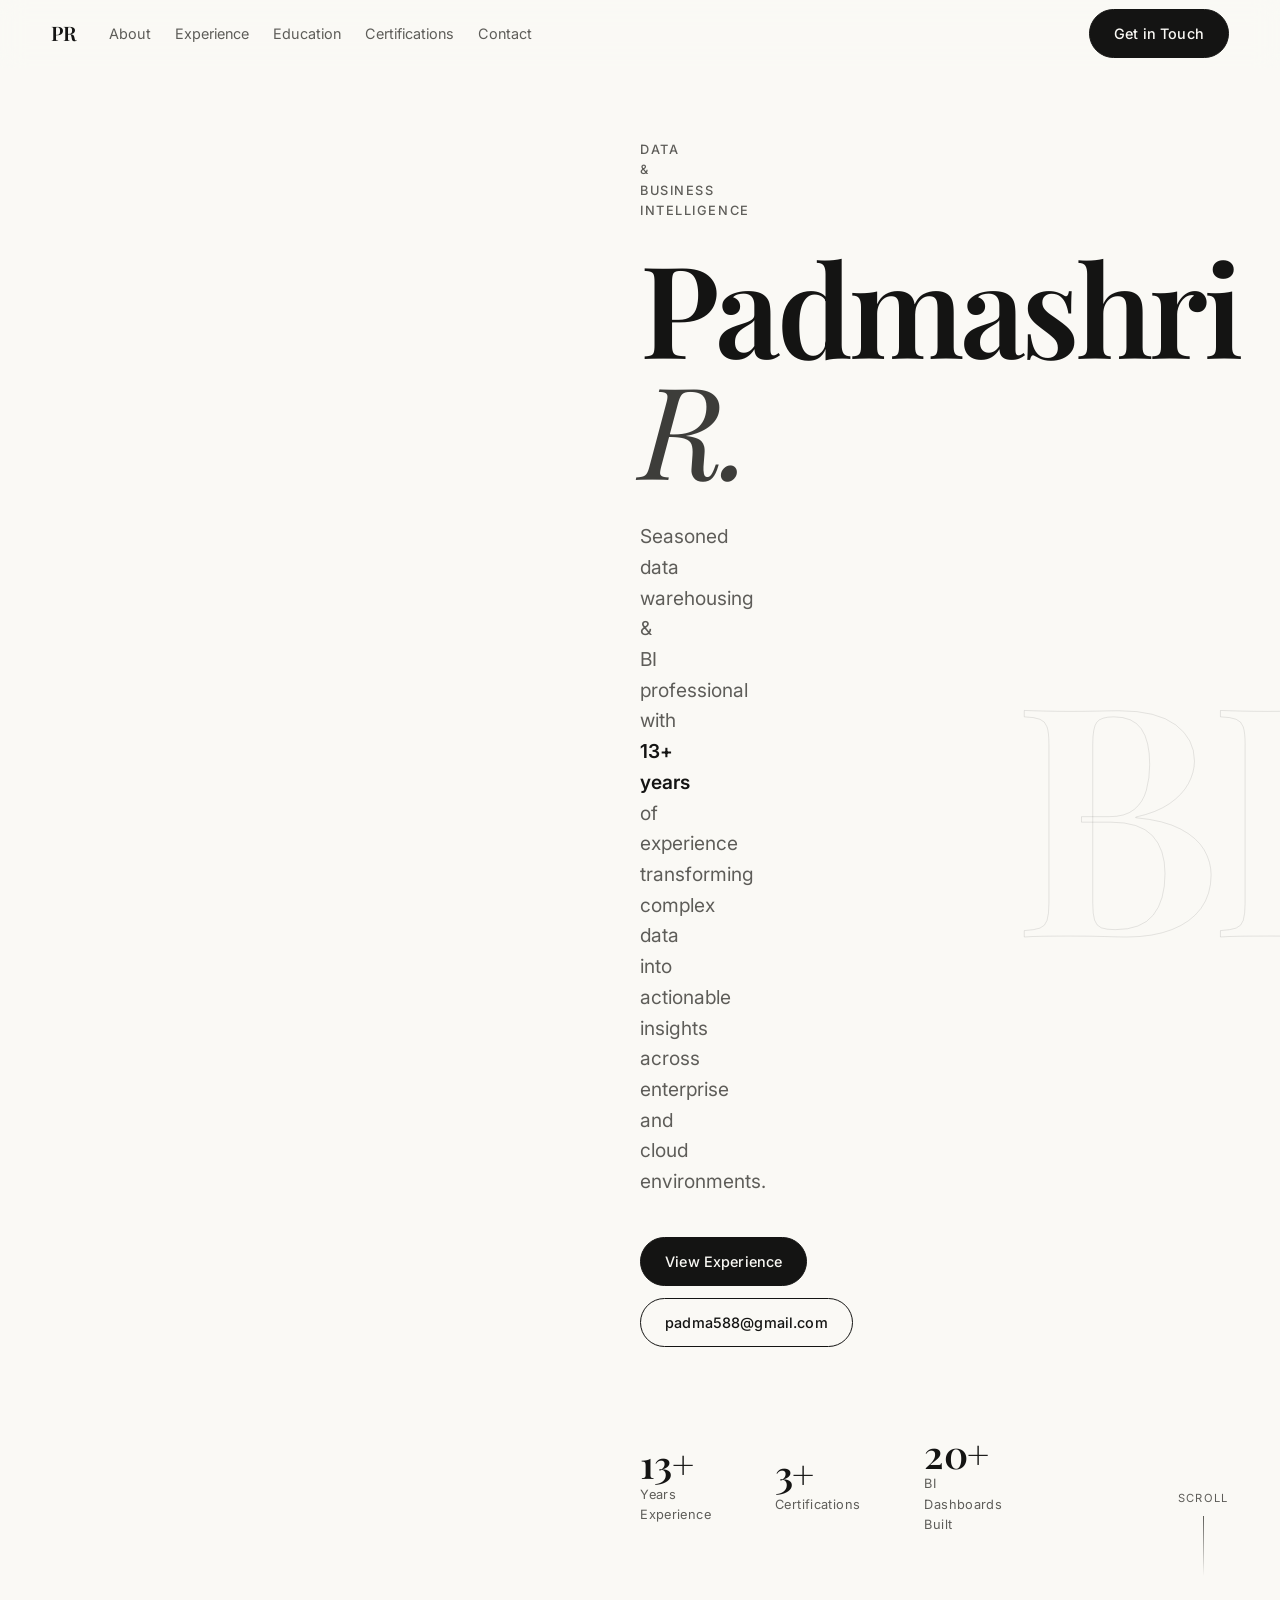
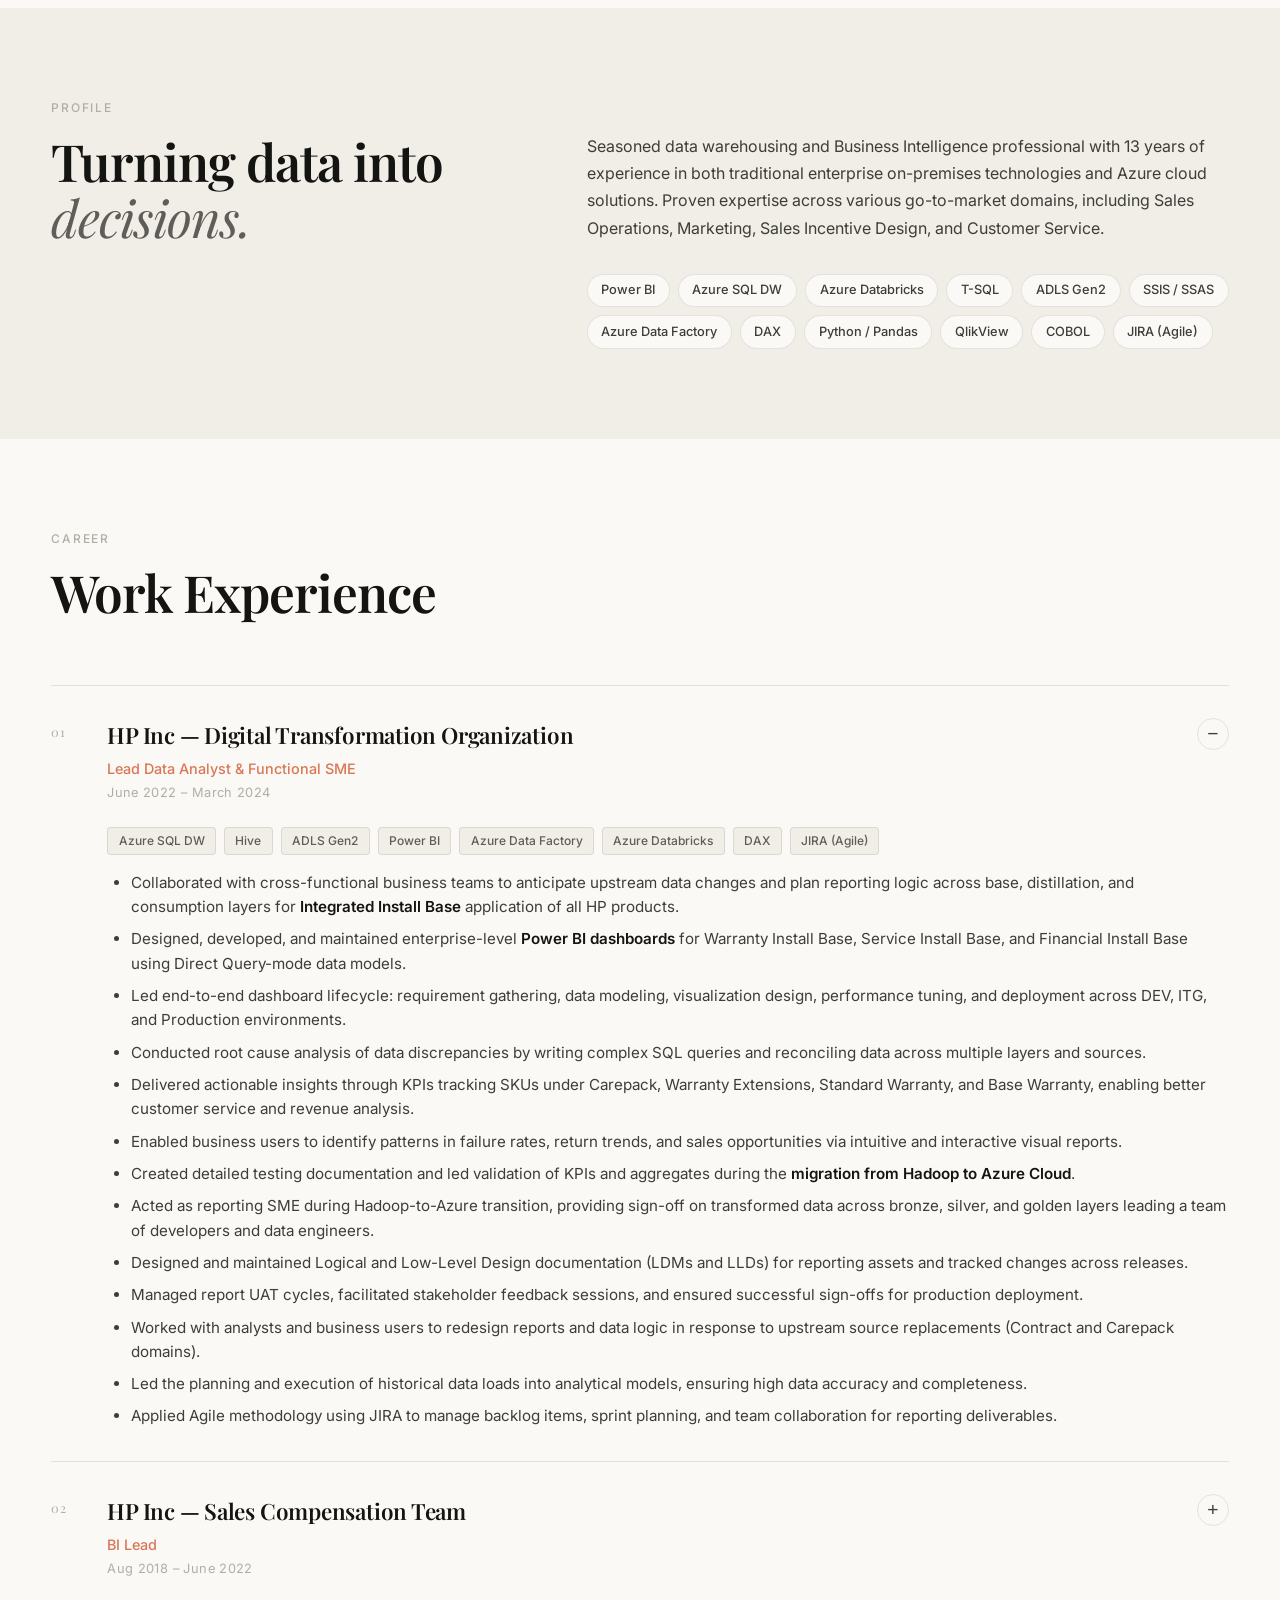
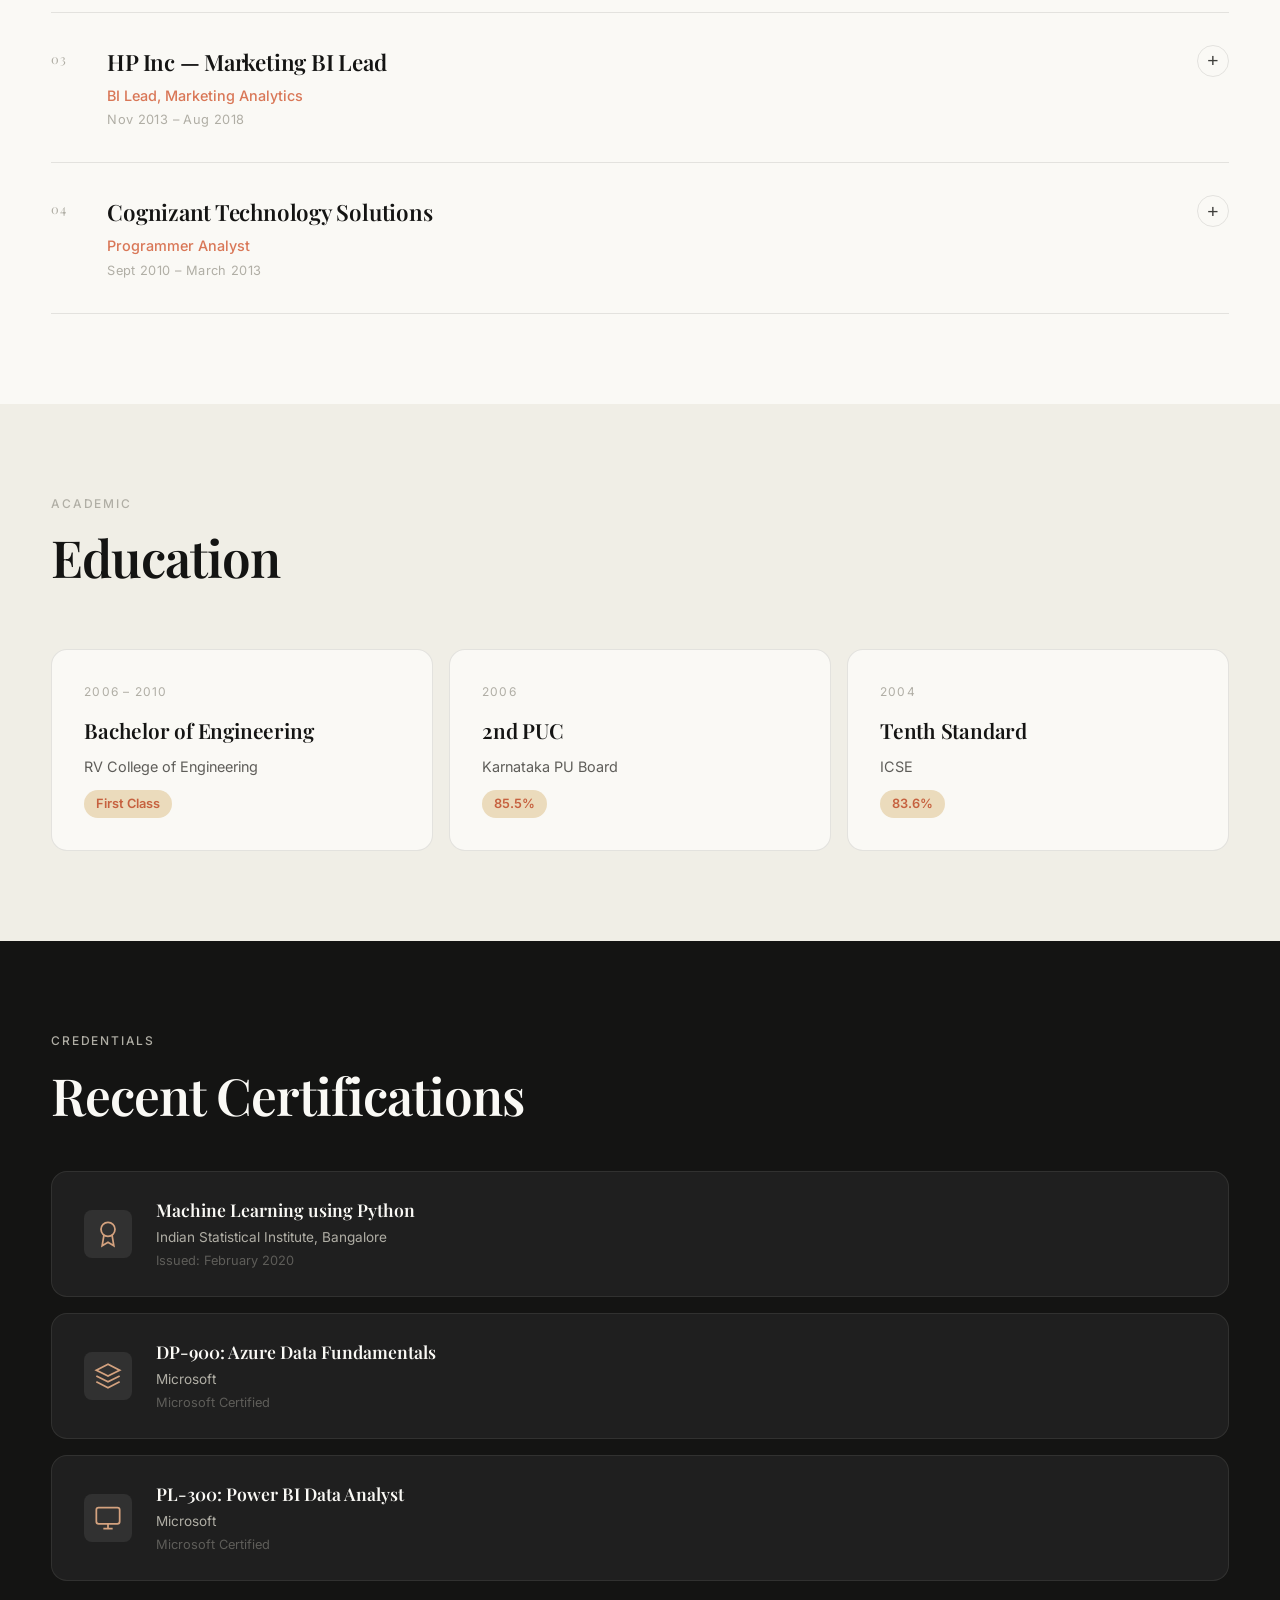
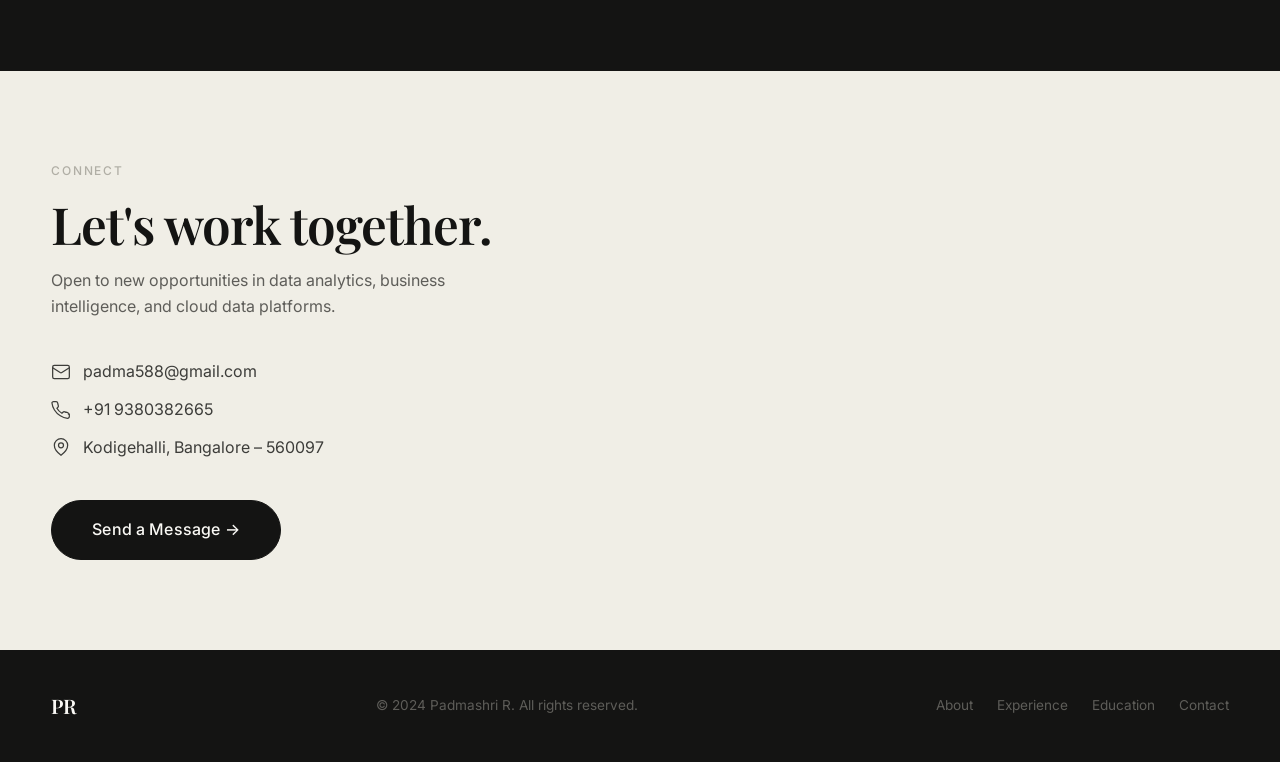
==== index.html @ ef767281 "feat: initial resume website with Anthropic-inspired design - Vanilla HTML/CSS/JS single-page resume" ====
<!doctype html>
<html lang="en">
  <head>
    <meta charset="UTF-8" />
    <meta name="viewport" content="width=device-width, initial-scale=1.0" />
    <title>Padmashri R — Data & BI Professional</title>
    <meta
      name="description"
      content="Padmashri R — Seasoned Data Warehousing and Business Intelligence professional with 13 years of experience in enterprise analytics and Azure cloud solutions."
    />
    <link rel="preconnect" href="https://fonts.googleapis.com" />
    <link rel="preconnect" href="https://fonts.gstatic.com" crossorigin />
    <link
      href="https://fonts.googleapis.com/css2?family=Playfair+Display:ital,wght@0,400;0,600;1,400&family=Inter:wght@300;400;500;600&display=swap"
      rel="stylesheet"
    />
    <link rel="stylesheet" href="style.css" />
  </head>
  <body>
    <!-- Navigation -->
    <nav class="nav" id="main-nav">
      <div class="nav-inner">
        <div class="nav-logo">PR</div>
        <ul class="nav-links" id="nav-links">
          <li><a href="#about" class="nav-link">About</a></li>
          <li><a href="#experience" class="nav-link">Experience</a></li>
          <li><a href="#education" class="nav-link">Education</a></li>
          <li><a href="#certifications" class="nav-link">Certifications</a></li>
          <li><a href="#contact" class="nav-link">Contact</a></li>
        </ul>
        <a href="mailto:padma588@gmail.com" class="btn btn-primary nav-cta"
          >Get in Touch</a
        >
        <button class="hamburger" id="hamburger" aria-label="Toggle menu">
          <span></span><span></span><span></span>
        </button>
      </div>
    </nav>

    <!-- Hero -->
    <header class="hero" id="hero">
      <div class="hero-bg-text" aria-hidden="true">BI</div>
      <div class="hero-inner">
        <div class="hero-label">Data &amp; Business Intelligence</div>
        <h1 class="hero-title">
          <span class="line">Padmashri</span>
          <span class="line italic">R.</span>
        </h1>
        <p class="hero-subtitle">
          Seasoned data warehousing &amp; BI professional with
          <strong>13+ years</strong> of experience<br class="desktop-only" />
          transforming complex data into actionable insights across enterprise
          and cloud environments.
        </p>
        <div class="hero-actions">
          <a href="#experience" class="btn btn-primary">View Experience</a>
          <a href="mailto:padma588@gmail.com" class="btn btn-secondary"
            >padma588@gmail.com</a
          >
        </div>
        <div class="hero-stats">
          <div class="stat">
            <span class="stat-num">13+</span>
            <span class="stat-label">Years Experience</span>
          </div>
          <div class="stat-divider"></div>
          <div class="stat">
            <span class="stat-num">3+</span>
            <span class="stat-label">Certifications</span>
          </div>
          <div class="stat-divider"></div>
          <div class="stat">
            <span class="stat-num">20+</span>
            <span class="stat-label">BI Dashboards Built</span>
          </div>
        </div>
      </div>
      <div class="hero-scroll">
        <span>Scroll</span>
        <div class="scroll-line"></div>
      </div>
    </header>

    <!-- About / Summary -->
    <section class="section about" id="about">
      <div class="container">
        <div class="section-label">Profile</div>
        <div class="about-grid">
          <div class="about-left">
            <h2 class="section-title">
              Turning data into<br /><em>decisions.</em>
            </h2>
          </div>
          <div class="about-right">
            <p class="about-text">
              Seasoned data warehousing and Business Intelligence professional
              with 13 years of experience in both traditional enterprise
              on-premises technologies and Azure cloud solutions. Proven
              expertise across various go-to-market domains, including Sales
              Operations, Marketing, Sales Incentive Design, and Customer
              Service.
            </p>
            <div class="skill-chips">
              <span class="chip">Power BI</span>
              <span class="chip">Azure SQL DW</span>
              <span class="chip">Azure Databricks</span>
              <span class="chip">T-SQL</span>
              <span class="chip">ADLS Gen2</span>
              <span class="chip">SSIS / SSAS</span>
              <span class="chip">Azure Data Factory</span>
              <span class="chip">DAX</span>
              <span class="chip">Python / Pandas</span>
              <span class="chip">QlikView</span>
              <span class="chip">COBOL</span>
              <span class="chip">JIRA (Agile)</span>
            </div>
          </div>
        </div>
      </div>
    </section>

    <!-- Experience -->
    <section class="section experience" id="experience">
      <div class="container">
        <div class="section-label">Career</div>
        <h2 class="section-title">Work Experience</h2>

        <!-- Job 1 -->
        <article class="job reveal" id="job-1">
          <div class="job-header">
            <div class="job-meta">
              <div class="job-number">01</div>
              <div>
                <h3 class="job-company">
                  HP Inc — Digital Transformation Organization
                </h3>
                <div class="job-role">
                  Lead Data Analyst &amp; Functional SME
                </div>
                <div class="job-period">June 2022 – March 2024</div>
              </div>
            </div>
            <button
              class="job-toggle"
              aria-expanded="true"
              aria-controls="job1-details"
            >
              −
            </button>
          </div>
          <div class="job-details" id="job1-details">
            <div class="job-tech">
              <span class="tech-tag">Azure SQL DW</span>
              <span class="tech-tag">Hive</span>
              <span class="tech-tag">ADLS Gen2</span>
              <span class="tech-tag">Power BI</span>
              <span class="tech-tag">Azure Data Factory</span>
              <span class="tech-tag">Azure Databricks</span>
              <span class="tech-tag">DAX</span>
              <span class="tech-tag">JIRA (Agile)</span>
            </div>
            <ul class="job-bullets">
              <li>
                Collaborated with cross-functional business teams to anticipate
                upstream data changes and plan reporting logic across base,
                distillation, and consumption layers for
                <strong>Integrated Install Base</strong> application of all HP
                products.
              </li>
              <li>
                Designed, developed, and maintained enterprise-level
                <strong>Power BI dashboards</strong> for Warranty Install Base,
                Service Install Base, and Financial Install Base using Direct
                Query-mode data models.
              </li>
              <li>
                Led end-to-end dashboard lifecycle: requirement gathering, data
                modeling, visualization design, performance tuning, and
                deployment across DEV, ITG, and Production environments.
              </li>
              <li>
                Conducted root cause analysis of data discrepancies by writing
                complex SQL queries and reconciling data across multiple layers
                and sources.
              </li>
              <li>
                Delivered actionable insights through KPIs tracking SKUs under
                Carepack, Warranty Extensions, Standard Warranty, and Base
                Warranty, enabling better customer service and revenue analysis.
              </li>
              <li>
                Enabled business users to identify patterns in failure rates,
                return trends, and sales opportunities via intuitive and
                interactive visual reports.
              </li>
              <li>
                Created detailed testing documentation and led validation of
                KPIs and aggregates during the
                <strong>migration from Hadoop to Azure Cloud</strong>.
              </li>
              <li>
                Acted as reporting SME during Hadoop-to-Azure transition,
                providing sign-off on transformed data across bronze, silver,
                and golden layers leading a team of developers and data
                engineers.
              </li>
              <li>
                Designed and maintained Logical and Low-Level Design
                documentation (LDMs and LLDs) for reporting assets and tracked
                changes across releases.
              </li>
              <li>
                Managed report UAT cycles, facilitated stakeholder feedback
                sessions, and ensured successful sign-offs for production
                deployment.
              </li>
              <li>
                Worked with analysts and business users to redesign reports and
                data logic in response to upstream source replacements (Contract
                and Carepack domains).
              </li>
              <li>
                Led the planning and execution of historical data loads into
                analytical models, ensuring high data accuracy and completeness.
              </li>
              <li>
                Applied Agile methodology using JIRA to manage backlog items,
                sprint planning, and team collaboration for reporting
                deliverables.
              </li>
            </ul>
          </div>
        </article>

        <!-- Job 2 -->
        <article class="job reveal" id="job-2">
          <div class="job-header">
            <div class="job-meta">
              <div class="job-number">02</div>
              <div>
                <h3 class="job-company">HP Inc — Sales Compensation Team</h3>
                <div class="job-role">BI Lead</div>
                <div class="job-period">Aug 2018 – June 2022</div>
              </div>
            </div>
            <button
              class="job-toggle"
              aria-expanded="false"
              aria-controls="job2-details"
            >
              +
            </button>
          </div>
          <div class="job-details collapsed" id="job2-details">
            <div class="job-tech">
              <span class="tech-tag">Azure SQL DW</span>
              <span class="tech-tag">Power BI</span>
              <span class="tech-tag">SSIS</span>
              <span class="tech-tag">SSAS</span>
              <span class="tech-tag">Visual Studio 2019</span>
              <span class="tech-tag">Python (Pandas)</span>
              <span class="tech-tag">Agile</span>
            </div>
            <ul class="job-bullets">
              <li>
                Led the development and implementation of
                <strong>Sales Compensation dashboards</strong> and predictive
                analytics solutions.
              </li>
              <li>
                Served as the functional lead for various data science POCs —
                account-level analysis of Quota and Credit, analysis of
                over-achieving and under-achieving sales reps, and the causes
                driving these trends.
              </li>
              <li>
                Defined KPIs and visualization requirements for SCE Dashboards,
                especially financial metrics in relation to Sales Incentive
                data.
              </li>
              <li>
                Worked with various Regional Finance teams to onboard Revenue
                and Margin data into the Sales Compensation data warehouse.
              </li>
              <li>
                Gathered backend table details and educated teams on field
                linkage and modeling for various dashboards.
              </li>
              <li>
                Spearheaded the development of a new
                <strong>BI ecosystem in Azure</strong> using ADLS Gen2 and Azure
                Databricks.
              </li>
              <li>
                Developed test scripts for UAT, managed testing, and logged
                defects and change requests in ALM.
              </li>
              <li>
                Maintained and developed more than
                <strong>6 Power BI dashboards</strong> for Sales Compensation
                BC, Managers, and various regional teams.
              </li>
              <li>
                Managed approximately five dashboards, including data cleansing,
                data loading, and script changes for SSAS Cube view.
              </li>
              <li>
                Proficient in ETL processes using SQL Server (T-SQL), Python
                (Pandas), and QlikView scripting.
              </li>
              <li>Managed dashboard access through TechDirect and UAM.</li>
              <li>
                Handled ad-hoc requests and provided insights via PowerPoint and
                Excel.
              </li>
              <li>
                Provided 360° Reporting of Sales Compensation Management across
                Regions on a weekly and monthly basis.
              </li>
              <li>
                Conducted KPI analysis, outlier analysis, fill rate analysis,
                and bonus analytics through Power BI.
              </li>
            </ul>
          </div>
        </article>

        <!-- Job 3 -->
        <article class="job reveal" id="job-3">
          <div class="job-header">
            <div class="job-meta">
              <div class="job-number">03</div>
              <div>
                <h3 class="job-company">HP Inc — Marketing BI Lead</h3>
                <div class="job-role">BI Lead, Marketing Analytics</div>
                <div class="job-period">Nov 2013 – Aug 2018</div>
              </div>
            </div>
            <button
              class="job-toggle"
              aria-expanded="false"
              aria-controls="job3-details"
            >
              +
            </button>
          </div>
          <div class="job-details collapsed" id="job3-details">
            <div class="job-tech">
              <span class="tech-tag">Azure SQL DW</span>
              <span class="tech-tag">Power BI</span>
              <span class="tech-tag">SSIS</span>
              <span class="tech-tag">SSAS</span>
              <span class="tech-tag">QlikView 11.2</span>
              <span class="tech-tag">Vertica</span>
              <span class="tech-tag">Agile</span>
            </div>
            <ul class="job-bullets">
              <li>
                Built and maintained Marketing Pipeline dashboards to measure
                <strong>ROI and ROMI</strong> of campaigns.
              </li>
              <li>
                Developed and designed the Marketing Reporting Platform from
                data gathering to reporting.
              </li>
              <li>
                Created Vertica database tables to load data from marketing
                platforms — Aprimo, GRM, SFDC, Eloqua, and Target-Builder.
              </li>
              <li>
                Performed data modeling in QlikView 11.2 to meet marketing
                reporting needs, building reusable data models for stakeholders.
              </li>
              <li>
                Implemented dashboards with excellent user interfaces and UX.
              </li>
              <li>
                Developed KPIs, including Response Flow Order from Target
                Builder to HP Dynamics and Cost per Response.
              </li>
              <li>
                Created a Marketing Conversion data model and UI to track leads
                and opportunities (# MGL, # MQL, # Converted Leads, Lead
                Velocity, and WIN Rate KPIs).
              </li>
              <li>
                Ensured data quality and optimized dashboard response times.
              </li>
              <li>
                Collaborated with data providers and functional SMEs in
                marketing CRM systems.
              </li>
              <li>Implemented complex RAD modeling to track opportunities.</li>
              <li>
                Achieved cost savings for EMEA Marketing by reducing manual
                reporting.
              </li>
              <li>
                Planned architecture for migrating QlikView dashboards to Power
                BI for future marketing reporting needs.
              </li>
              <li>Mentored junior developers to bring them up to speed.</li>
            </ul>
          </div>
        </article>

        <!-- Job 4 -->
        <article class="job reveal" id="job-4">
          <div class="job-header">
            <div class="job-meta">
              <div class="job-number">04</div>
              <div>
                <h3 class="job-company">Cognizant Technology Solutions</h3>
                <div class="job-role">Programmer Analyst</div>
                <div class="job-period">Sept 2010 – March 2013</div>
              </div>
            </div>
            <button
              class="job-toggle"
              aria-expanded="false"
              aria-controls="job4-details"
            >
              +
            </button>
          </div>
          <div class="job-details collapsed" id="job4-details">
            <div class="job-tech">
              <span class="tech-tag">HP NonStop Tandem</span>
              <span class="tech-tag">COBOL</span>
              <span class="tech-tag">SQL</span>
              <span class="tech-tag">SEPA Payments</span>
            </div>
            <ul class="job-bullets">
              <li>
                Worked for JPMC and Rabobank — two major Banking Projects — as a
                <strong>HP NON-STOP TANDEM Platform Developer</strong>.
              </li>
              <li>
                Used COBOL/SQL to develop programs as part of the Development
                Team for implementation of
                <strong>SEPA Guidelines</strong> (SEPA — Single Euro Payments
                Area).
              </li>
            </ul>
          </div>
        </article>
      </div>
    </section>

    <!-- Education -->
    <section class="section education" id="education">
      <div class="container">
        <div class="section-label">Academic</div>
        <h2 class="section-title">Education</h2>
        <div class="edu-grid">
          <div class="edu-card reveal">
            <div class="edu-year">2006 – 2010</div>
            <h3 class="edu-degree">Bachelor of Engineering</h3>
            <div class="edu-school">RV College of Engineering</div>
            <div class="edu-grade">First Class</div>
          </div>
          <div class="edu-card reveal">
            <div class="edu-year">2006</div>
            <h3 class="edu-degree">2nd PUC</h3>
            <div class="edu-school">Karnataka PU Board</div>
            <div class="edu-grade">85.5%</div>
          </div>
          <div class="edu-card reveal">
            <div class="edu-year">2004</div>
            <h3 class="edu-degree">Tenth Standard</h3>
            <div class="edu-school">ICSE</div>
            <div class="edu-grade">83.6%</div>
          </div>
        </div>
      </div>
    </section>

    <!-- Certifications -->
    <section class="section certifications" id="certifications">
      <div class="container">
        <div class="section-label">Credentials</div>
        <h2 class="section-title">Recent Certifications</h2>
        <div class="cert-list">
          <div class="cert-card reveal">
            <div class="cert-icon">
              <svg
                width="28"
                height="28"
                viewBox="0 0 24 24"
                fill="none"
                stroke="currentColor"
                stroke-width="1.5"
              >
                <circle cx="12" cy="8" r="6" />
                <path d="M15.477 12.89 17 22l-5-3-5 3 1.523-9.11" />
              </svg>
            </div>
            <div class="cert-info">
              <h3 class="cert-name">Machine Learning using Python</h3>
              <div class="cert-issuer">
                Indian Statistical Institute, Bangalore
              </div>
              <div class="cert-date">Issued: February 2020</div>
            </div>
          </div>
          <div class="cert-card reveal">
            <div class="cert-icon">
              <svg
                width="28"
                height="28"
                viewBox="0 0 24 24"
                fill="none"
                stroke="currentColor"
                stroke-width="1.5"
              >
                <path d="M12 2L2 7l10 5 10-5-10-5z" />
                <path d="M2 17l10 5 10-5" />
                <path d="M2 12l10 5 10-5" />
              </svg>
            </div>
            <div class="cert-info">
              <h3 class="cert-name">DP-900: Azure Data Fundamentals</h3>
              <div class="cert-issuer">Microsoft</div>
              <div class="cert-date">Microsoft Certified</div>
            </div>
          </div>
          <div class="cert-card reveal">
            <div class="cert-icon">
              <svg
                width="28"
                height="28"
                viewBox="0 0 24 24"
                fill="none"
                stroke="currentColor"
                stroke-width="1.5"
              >
                <rect x="2" y="3" width="20" height="14" rx="2" />
                <path d="M8 21h8M12 17v4" />
              </svg>
            </div>
            <div class="cert-info">
              <h3 class="cert-name">PL-300: Power BI Data Analyst</h3>
              <div class="cert-issuer">Microsoft</div>
              <div class="cert-date">Microsoft Certified</div>
            </div>
          </div>
        </div>
      </div>
    </section>

    <!-- Contact -->
    <section class="section contact" id="contact">
      <div class="container">
        <div class="contact-inner">
          <div class="section-label">Connect</div>
          <h2 class="section-title contact-title">Let's work together.</h2>
          <p class="contact-sub">
            Open to new opportunities in data analytics, business intelligence,
            and cloud data platforms.
          </p>
          <div class="contact-details">
            <a href="mailto:padma588@gmail.com" class="contact-item">
              <svg
                width="20"
                height="20"
                viewBox="0 0 24 24"
                fill="none"
                stroke="currentColor"
                stroke-width="1.5"
              >
                <rect x="2" y="4" width="20" height="16" rx="2" />
                <path d="m22 7-8.97 5.7a1.94 1.94 0 0 1-2.06 0L2 7" />
              </svg>
              padma588@gmail.com
            </a>
            <a href="tel:+919380382665" class="contact-item">
              <svg
                width="20"
                height="20"
                viewBox="0 0 24 24"
                fill="none"
                stroke="currentColor"
                stroke-width="1.5"
              >
                <path
                  d="M22 16.92v3a2 2 0 0 1-2.18 2 19.79 19.79 0 0 1-8.63-3.07A19.5 19.5 0 0 1 4.15 12a19.79 19.79 0 0 1-3.07-8.67A2 2 0 0 1 3.06 2h3a2 2 0 0 1 2 1.72 12.84 12.84 0 0 0 .7 2.81 2 2 0 0 1-.45 2.11L7.09 9.91a16 16 0 0 0 6 6l1.27-1.27a2 2 0 0 1 2.11-.45 12.84 12.84 0 0 0 2.81.7A2 2 0 0 1 21 16.92z"
                />
              </svg>
              +91 9380382665
            </a>
            <div class="contact-item location">
              <svg
                width="20"
                height="20"
                viewBox="0 0 24 24"
                fill="none"
                stroke="currentColor"
                stroke-width="1.5"
              >
                <path d="M20 10c0 6-8 12-8 12s-8-6-8-12a8 8 0 0 1 16 0Z" />
                <circle cx="12" cy="10" r="3" />
              </svg>
              Kodigehalli, Bangalore – 560097
            </div>
          </div>
          <a href="mailto:padma588@gmail.com" class="btn btn-primary btn-large"
            >Send a Message →</a
          >
        </div>
      </div>
    </section>

    <!-- Footer -->
    <footer class="footer">
      <div class="container">
        <div class="footer-inner">
          <div class="footer-logo">PR</div>
          <p class="footer-copy">© 2024 Padmashri R. All rights reserved.</p>
          <nav class="footer-nav">
            <a href="#about">About</a>
            <a href="#experience">Experience</a>
            <a href="#education">Education</a>
            <a href="#contact">Contact</a>
          </nav>
        </div>
      </div>
    </footer>

    <script src="main.js"></script>
  </body>
</html>
---- style.css ----
/* === DESIGN TOKENS (Anthropic-inspired) === */
:root {
  /* Colors */
  --ivory-light: #faf9f5;
  --ivory-medium: #f0eee6;
  --ivory-dark: #e8e6dc;
  --oat: #e3dacc;
  --slate-dark: #141413;
  --slate-medium: #3d3d3a;
  --slate-light: #5e5d59;
  --cloud-medium: #b0aea5;
  --cloud-light: #d1cfc5;
  --clay: #d97757;
  --accent: #c6613f;
  --manilla: #ebdbbc;
  --kraft: #d4a27f;
  --white: #ffffff;
  --border: rgba(20, 20, 19, 0.1);

  /* Typography */
  --font-serif: "Playfair Display", Georgia, serif;
  --font-sans: "Inter", Arial, sans-serif;

  /* Spacing */
  --sp-1: 0.25rem;
  --sp-2: 0.5rem;
  --sp-3: 0.75rem;
  --sp-4: 1rem;
  --sp-5: 1.5rem;
  --sp-6: 2rem;
  --sp-7: 2.5rem;
  --sp-8: 3rem;
  --sp-9: 4rem;
  --sp-10: 5rem;
  --sp-11: 6rem;
  --sp-12: 10rem;

  /* Radius */
  --r-sm: 0.25rem;
  --r-md: 0.5rem;
  --r-lg: 1rem;
  --r-full: 100vw;

  --nav-h: 4.25rem;
  --transition: 0.3s cubic-bezier(0.4, 0, 0.2, 1);
}

/* === RESET === */
*,
*::before,
*::after {
  box-sizing: border-box;
  margin: 0;
  padding: 0;
}
html {
  scroll-behavior: smooth;
}
body {
  font-family: var(--font-sans);
  background-color: var(--ivory-light);
  color: var(--slate-dark);
  font-size: 1rem;
  line-height: 1.6;
  font-weight: 400;
  -webkit-font-smoothing: antialiased;
  overflow-x: hidden;
}
a {
  text-decoration: none;
  color: inherit;
}
ul {
  list-style: none;
}
img {
  display: block;
  max-width: 100%;
}

/* === CONTAINER === */
.container {
  max-width: min(89.5rem, 100vw);
  margin: 0 auto;
  padding: 0 clamp(1.5rem, 4vw, 5rem);
}

/* === BUTTONS === */
.btn {
  display: inline-flex;
  align-items: center;
  gap: var(--sp-2);
  padding: 0.75rem 1.5rem;
  border-radius: var(--r-full);
  font-family: var(--font-sans);
  font-size: 0.9rem;
  font-weight: 500;
  letter-spacing: 0.01em;
  border: 1px solid transparent;
  cursor: pointer;
  transition:
    background-color var(--transition),
    color var(--transition),
    border-color var(--transition),
    transform var(--transition);
  white-space: nowrap;
}
.btn:hover {
  transform: translateY(-1px);
}
.btn-primary {
  background: var(--slate-dark);
  color: var(--ivory-light);
  border-color: var(--slate-dark);
}
.btn-primary:hover {
  background: var(--slate-medium);
  border-color: var(--slate-medium);
}
.btn-secondary {
  background: transparent;
  color: var(--slate-dark);
  border-color: var(--slate-dark);
}
.btn-secondary:hover {
  background: var(--slate-dark);
  color: var(--ivory-light);
}
.btn-large {
  padding: 1rem 2.5rem;
  font-size: 1rem;
}

/* === NAVIGATION === */
.nav {
  position: fixed;
  top: 0;
  left: 0;
  right: 0;
  z-index: 100;
  height: var(--nav-h);
  display: flex;
  align-items: center;
  background: rgba(250, 249, 245, 0.85);
  backdrop-filter: blur(12px);
  -webkit-backdrop-filter: blur(12px);
  border-bottom: 1px solid transparent;
  transition:
    border-color var(--transition),
    box-shadow var(--transition);
}
.nav.scrolled {
  border-bottom-color: var(--border);
  box-shadow: 0 1px 0 var(--border);
}
.nav-inner {
  max-width: min(89.5rem, 100vw);
  margin: 0 auto;
  padding: 0 clamp(1.5rem, 4vw, 5rem);
  display: flex;
  align-items: center;
  gap: var(--sp-6);
  width: 100%;
}
.nav-logo {
  font-family: var(--font-serif);
  font-weight: 600;
  font-size: 1.25rem;
  letter-spacing: -0.01em;
  flex-shrink: 0;
}
.nav-links {
  display: flex;
  align-items: center;
  gap: var(--sp-5);
  flex: 1;
}
.nav-link {
  font-size: 0.9rem;
  color: var(--slate-light);
  font-weight: 400;
  transition: color var(--transition);
  position: relative;
}
.nav-link::after {
  content: "";
  position: absolute;
  bottom: -2px;
  left: 0;
  right: 0;
  height: 1px;
  background: var(--slate-dark);
  transform: scaleX(0);
  transition: transform var(--transition);
}
.nav-link:hover {
  color: var(--slate-dark);
}
.nav-link:hover::after {
  transform: scaleX(1);
}
.nav-cta {
  margin-left: auto;
}
.hamburger {
  display: none;
  flex-direction: column;
  gap: 5px;
  background: none;
  border: none;
  cursor: pointer;
  padding: var(--sp-2);
  margin-left: auto;
}
.hamburger span {
  display: block;
  width: 22px;
  height: 1px;
  background: var(--slate-dark);
  transition:
    transform var(--transition),
    opacity var(--transition);
}
.hamburger.active span:nth-child(1) {
  transform: translateY(6px) rotate(45deg);
}
.hamburger.active span:nth-child(2) {
  opacity: 0;
}
.hamburger.active span:nth-child(3) {
  transform: translateY(-6px) rotate(-45deg);
}

/* === HERO === */
.hero {
  min-height: 100svh;
  padding-top: var(--nav-h);
  background: var(--ivory-light);
  position: relative;
  overflow: hidden;
  display: flex;
  flex-direction: column;
  justify-content: center;
}
.hero-bg-text {
  position: absolute;
  right: -0.1em;
  top: 50%;
  transform: translateY(-50%);
  font-family: var(--font-serif);
  font-size: clamp(12rem, 25vw, 22rem);
  font-weight: 600;
  color: transparent;
  -webkit-text-stroke: 1px var(--border);
  line-height: 1;
  pointer-events: none;
  user-select: none;
  letter-spacing: -0.04em;
}
.hero-inner {
  container: hero / inline-size;
  max-width: min(89.5rem, 100vw);
  margin: 0 auto;
  padding: clamp(4rem, 8vh, 8rem) clamp(1.5rem, 4vw, 5rem);
  position: relative;
  z-index: 1;
}
.hero-label {
  font-size: 0.8rem;
  letter-spacing: 0.12em;
  text-transform: uppercase;
  color: var(--slate-light);
  font-weight: 500;
  margin-bottom: var(--sp-5);
}
.hero-title {
  font-family: var(--font-serif);
  font-weight: 600;
  line-height: 0.95;
  letter-spacing: -0.03em;
  font-size: clamp(4rem, 10vw, 9rem);
  margin-bottom: var(--sp-6);
}
.hero-title .line {
  display: block;
}
.hero-title .italic {
  font-style: italic;
  font-weight: 400;
  color: var(--slate-medium);
}
.hero-subtitle {
  font-size: clamp(1rem, 1.5vw, 1.2rem);
  color: var(--slate-light);
  max-width: 60ch;
  line-height: 1.6;
  margin-bottom: var(--sp-7);
}
.hero-subtitle strong {
  color: var(--slate-dark);
  font-weight: 600;
}
.desktop-only {
  display: inline;
}
.hero-actions {
  display: flex;
  flex-wrap: wrap;
  gap: var(--sp-3);
  margin-bottom: clamp(3rem, 6vh, 5rem);
}
.hero-stats {
  display: flex;
  align-items: center;
  gap: var(--sp-6);
  padding-top: var(--sp-6);
  border-top: 1px solid var(--border);
}
.stat {
  display: flex;
  flex-direction: column;
  gap: 2px;
}
.stat-num {
  font-family: var(--font-serif);
  font-size: clamp(1.8rem, 3vw, 2.5rem);
  font-weight: 600;
  line-height: 1;
  letter-spacing: -0.02em;
}
.stat-label {
  font-size: 0.8rem;
  color: var(--slate-light);
  letter-spacing: 0.03em;
}
.stat-divider {
  width: 1px;
  height: 2.5rem;
  background: var(--border);
}
.hero-scroll {
  position: absolute;
  bottom: 2rem;
  right: clamp(1.5rem, 4vw, 5rem);
  display: flex;
  flex-direction: column;
  align-items: center;
  gap: var(--sp-2);
  color: var(--slate-light);
  font-size: 0.7rem;
  letter-spacing: 0.12em;
  text-transform: uppercase;
  animation: scrollBounce 2s ease-in-out infinite;
}
.scroll-line {
  width: 1px;
  height: 60px;
  background: linear-gradient(to bottom, var(--slate-light), transparent);
}
@keyframes scrollBounce {
  0%,
  100% {
    transform: translateY(0);
  }
  50% {
    transform: translateY(6px);
  }
}

/* === SECTIONS === */
.section {
  padding: clamp(5rem, 10vh, 8rem) 0;
}
.section-label {
  font-size: 0.75rem;
  letter-spacing: 0.15em;
  text-transform: uppercase;
  color: var(--cloud-medium);
  font-weight: 500;
  margin-bottom: var(--sp-4);
}
.section-title {
  font-family: var(--font-serif);
  font-size: clamp(2.2rem, 4vw, 3.5rem);
  font-weight: 600;
  line-height: 1.1;
  letter-spacing: -0.02em;
  margin-bottom: var(--sp-9);
}
.section-title em {
  font-style: italic;
  font-weight: 400;
  color: var(--slate-light);
}

/* === ABOUT === */
.about {
  background: var(--ivory-medium);
}
.about-grid {
  display: grid;
  grid-template-columns: 1fr 1.4fr;
  gap: clamp(3rem, 6vw, 6rem);
  align-items: start;
}
.about .section-title {
  margin-bottom: 0;
}
.about-text {
  font-size: clamp(1rem, 1.2vw, 1.15rem);
  color: var(--slate-medium);
  line-height: 1.7;
  margin-bottom: var(--sp-6);
}
.skill-chips {
  display: flex;
  flex-wrap: wrap;
  gap: var(--sp-2);
}
.chip {
  display: inline-block;
  padding: 0.35rem 0.85rem;
  border-radius: var(--r-full);
  font-size: 0.8rem;
  font-weight: 500;
  background: var(--ivory-light);
  border: 1px solid var(--border);
  color: var(--slate-medium);
  transition:
    background var(--transition),
    border-color var(--transition);
}
.chip:hover {
  background: var(--slate-dark);
  color: var(--ivory-light);
  border-color: var(--slate-dark);
}

/* === EXPERIENCE === */
.experience {
  background: var(--ivory-light);
}
.job {
  border-top: 1px solid var(--border);
  padding: var(--sp-6) 0;
  transition: all var(--transition);
}
.job:last-child {
  border-bottom: 1px solid var(--border);
}
.job-header {
  display: flex;
  align-items: flex-start;
  justify-content: space-between;
  gap: var(--sp-4);
  cursor: pointer;
  user-select: none;
}
.job-meta {
  display: flex;
  align-items: flex-start;
  gap: var(--sp-5);
}
.job-number {
  font-family: var(--font-serif);
  font-size: 0.8rem;
  color: var(--cloud-medium);
  padding-top: 0.25rem;
  min-width: 2rem;
  font-weight: 400;
  letter-spacing: 0.05em;
}
.job-company {
  font-family: var(--font-serif);
  font-size: clamp(1.1rem, 1.8vw, 1.4rem);
  font-weight: 600;
  letter-spacing: -0.01em;
  margin-bottom: 0.2rem;
}
.job-role {
  font-size: 0.9rem;
  color: var(--clay);
  font-weight: 500;
  margin-bottom: 0.2rem;
}
.job-period {
  font-size: 0.8rem;
  color: var(--cloud-medium);
  letter-spacing: 0.03em;
}
.job-toggle {
  width: 2rem;
  height: 2rem;
  border-radius: 50%;
  border: 1px solid var(--border);
  background: transparent;
  font-size: 1.2rem;
  cursor: pointer;
  display: flex;
  align-items: center;
  justify-content: center;
  color: var(--slate-medium);
  flex-shrink: 0;
  transition:
    background var(--transition),
    color var(--transition);
  line-height: 1;
}
.job-toggle:hover {
  background: var(--slate-dark);
  color: var(--ivory-light);
  border-color: var(--slate-dark);
}
.job-details {
  overflow: hidden;
  max-height: 2000px;
  transition:
    max-height 0.5s cubic-bezier(0.4, 0, 0.2, 1),
    padding var(--transition);
  padding-top: var(--sp-5);
  padding-left: calc(2rem + var(--sp-5));
}
.job-details.collapsed {
  max-height: 0;
  padding-top: 0;
  overflow: hidden;
}
.job-tech {
  display: flex;
  flex-wrap: wrap;
  gap: var(--sp-2);
  margin-bottom: var(--sp-4);
}
.tech-tag {
  display: inline-block;
  padding: 0.2rem 0.65rem;
  border-radius: var(--r-sm);
  font-size: 0.75rem;
  font-weight: 500;
  background: var(--ivory-medium);
  border: 1px solid var(--border);
  color: var(--slate-light);
  font-family: var(--font-sans);
}
.job-bullets {
  display: flex;
  flex-direction: column;
  gap: var(--sp-2);
  padding-left: var(--sp-5);
}
.job-bullets li {
  position: relative;
  font-size: 0.95rem;
  color: var(--slate-medium);
  line-height: 1.6;
  list-style: disc;
}
.job-bullets li strong {
  color: var(--slate-dark);
  font-weight: 600;
}

/* === EDUCATION === */
.education {
  background: var(--ivory-medium);
}
.edu-grid {
  display: grid;
  grid-template-columns: repeat(3, 1fr);
  gap: var(--sp-4);
}
.edu-card {
  background: var(--ivory-light);
  border: 1px solid var(--border);
  border-radius: var(--r-lg);
  padding: var(--sp-6);
  transition:
    transform var(--transition),
    box-shadow var(--transition);
}
.edu-card:hover {
  transform: translateY(-4px);
  box-shadow: 0 12px 40px rgba(20, 20, 19, 0.08);
}
.edu-year {
  font-size: 0.75rem;
  color: var(--cloud-medium);
  letter-spacing: 0.1em;
  text-transform: uppercase;
  margin-bottom: var(--sp-3);
}
.edu-degree {
  font-family: var(--font-serif);
  font-size: 1.3rem;
  font-weight: 600;
  margin-bottom: var(--sp-2);
  letter-spacing: -0.01em;
}
.edu-school {
  font-size: 0.9rem;
  color: var(--slate-light);
  margin-bottom: var(--sp-3);
}
.edu-grade {
  display: inline-block;
  padding: 0.25rem 0.75rem;
  border-radius: var(--r-full);
  font-size: 0.8rem;
  font-weight: 600;
  background: var(--manilla);
  color: var(--accent);
}

/* === CERTIFICATIONS === */
.certifications {
  background: var(--slate-dark);
  color: var(--ivory-light);
}
.certifications .section-label {
  color: var(--cloud-medium);
}
.certifications .section-title {
  color: var(--ivory-light);
  margin-bottom: var(--sp-8);
}
.cert-list {
  display: flex;
  flex-direction: column;
  gap: var(--sp-4);
}
.cert-card {
  display: flex;
  align-items: center;
  gap: var(--sp-5);
  background: rgba(255, 255, 255, 0.05);
  border: 1px solid rgba(255, 255, 255, 0.08);
  border-radius: var(--r-lg);
  padding: var(--sp-5) var(--sp-6);
  transition:
    background var(--transition),
    border-color var(--transition),
    transform var(--transition);
}
.cert-card:hover {
  background: rgba(255, 255, 255, 0.1);
  border-color: rgba(255, 255, 255, 0.15);
  transform: translateX(6px);
}
.cert-icon {
  width: 3rem;
  height: 3rem;
  border-radius: var(--r-md);
  background: rgba(255, 255, 255, 0.08);
  display: flex;
  align-items: center;
  justify-content: center;
  flex-shrink: 0;
  color: var(--kraft);
}
.cert-name {
  font-family: var(--font-serif);
  font-size: 1.1rem;
  font-weight: 600;
  margin-bottom: 0.2rem;
  color: var(--ivory-light);
}
.cert-issuer {
  font-size: 0.85rem;
  color: var(--cloud-medium);
  margin-bottom: 0.15rem;
}
.cert-date {
  font-size: 0.8rem;
  color: var(--slate-light);
}

/* === CONTACT === */
.contact {
  background: var(--ivory-medium);
}
.contact-inner {
  max-width: 50rem;
}
.contact-title {
  margin-bottom: var(--sp-4);
}
.contact-sub {
  color: var(--slate-light);
  font-size: 1rem;
  margin-bottom: var(--sp-7);
  max-width: 45ch;
}
.contact-details {
  display: flex;
  flex-direction: column;
  gap: var(--sp-3);
  margin-bottom: var(--sp-7);
}
.contact-item {
  display: flex;
  align-items: center;
  gap: var(--sp-3);
  font-size: 1rem;
  color: var(--slate-medium);
  transition: color var(--transition);
}
a.contact-item:hover {
  color: var(--clay);
}
.contact-item.location {
  cursor: default;
}

/* === FOOTER === */
.footer {
  background: var(--slate-dark);
  color: var(--ivory-light);
  padding: var(--sp-7) 0;
}
.footer-inner {
  display: flex;
  align-items: center;
  justify-content: space-between;
  flex-wrap: wrap;
  gap: var(--sp-4);
}
.footer-logo {
  font-family: var(--font-serif);
  font-size: 1.25rem;
  font-weight: 600;
}
.footer-copy {
  font-size: 0.85rem;
  color: var(--slate-light);
  text-align: center;
  flex: 1;
}
.footer-nav {
  display: flex;
  gap: var(--sp-5);
}
.footer-nav a {
  font-size: 0.85rem;
  color: var(--slate-light);
  transition: color var(--transition);
}
.footer-nav a:hover {
  color: var(--ivory-light);
}

/* === SCROLL REVEAL === */
.reveal {
  opacity: 0;
  transform: translateY(30px);
  transition:
    opacity 0.7s cubic-bezier(0.4, 0, 0.2, 1),
    transform 0.7s cubic-bezier(0.4, 0, 0.2, 1);
}
.reveal.visible {
  opacity: 1;
  transform: translateY(0);
}

/* === RESPONSIVE === */
@media (max-width: 900px) {
  .about-grid {
    grid-template-columns: 1fr;
    gap: var(--sp-7);
  }
  .edu-grid {
    grid-template-columns: 1fr 1fr;
  }
  .nav-links {
    display: none;
  }
  .nav-cta {
    display: none;
  }
  .hamburger {
    display: flex;
  }

  /* Mobile nav */
  .nav-links.open {
    display: flex;
    flex-direction: column;
    position: fixed;
    top: var(--nav-h);
    left: 0;
    right: 0;
    background: var(--ivory-light);
    border-top: 1px solid var(--border);
    border-bottom: 1px solid var(--border);
    padding: var(--sp-5) var(--sp-6);
    gap: var(--sp-4);
    z-index: 99;
  }
  .nav-links.open .nav-link {
    font-size: 1.1rem;
    color: var(--slate-dark);
  }
  .desktop-only {
    display: none;
  }
  .hero-stats {
    flex-wrap: wrap;
    gap: var(--sp-4);
  }
  .stat-divider {
    display: none;
  }
  .job-details {
    padding-left: 0;
  }
  .job-meta {
    gap: var(--sp-3);
  }
}

@media (max-width: 600px) {
  .edu-grid {
    grid-template-columns: 1fr;
  }
  .cert-card {
    flex-direction: column;
    align-items: flex-start;
  }
  .footer-inner {
    flex-direction: column;
    text-align: center;
  }
  .footer-nav {
    justify-content: center;
  }
  .footer-copy {
    text-align: center;
  }
  .hero-actions {
    flex-direction: column;
  }
  .hero-actions .btn {
    width: fit-content;
  }
  .job-header {
    flex-wrap: wrap;
  }
}
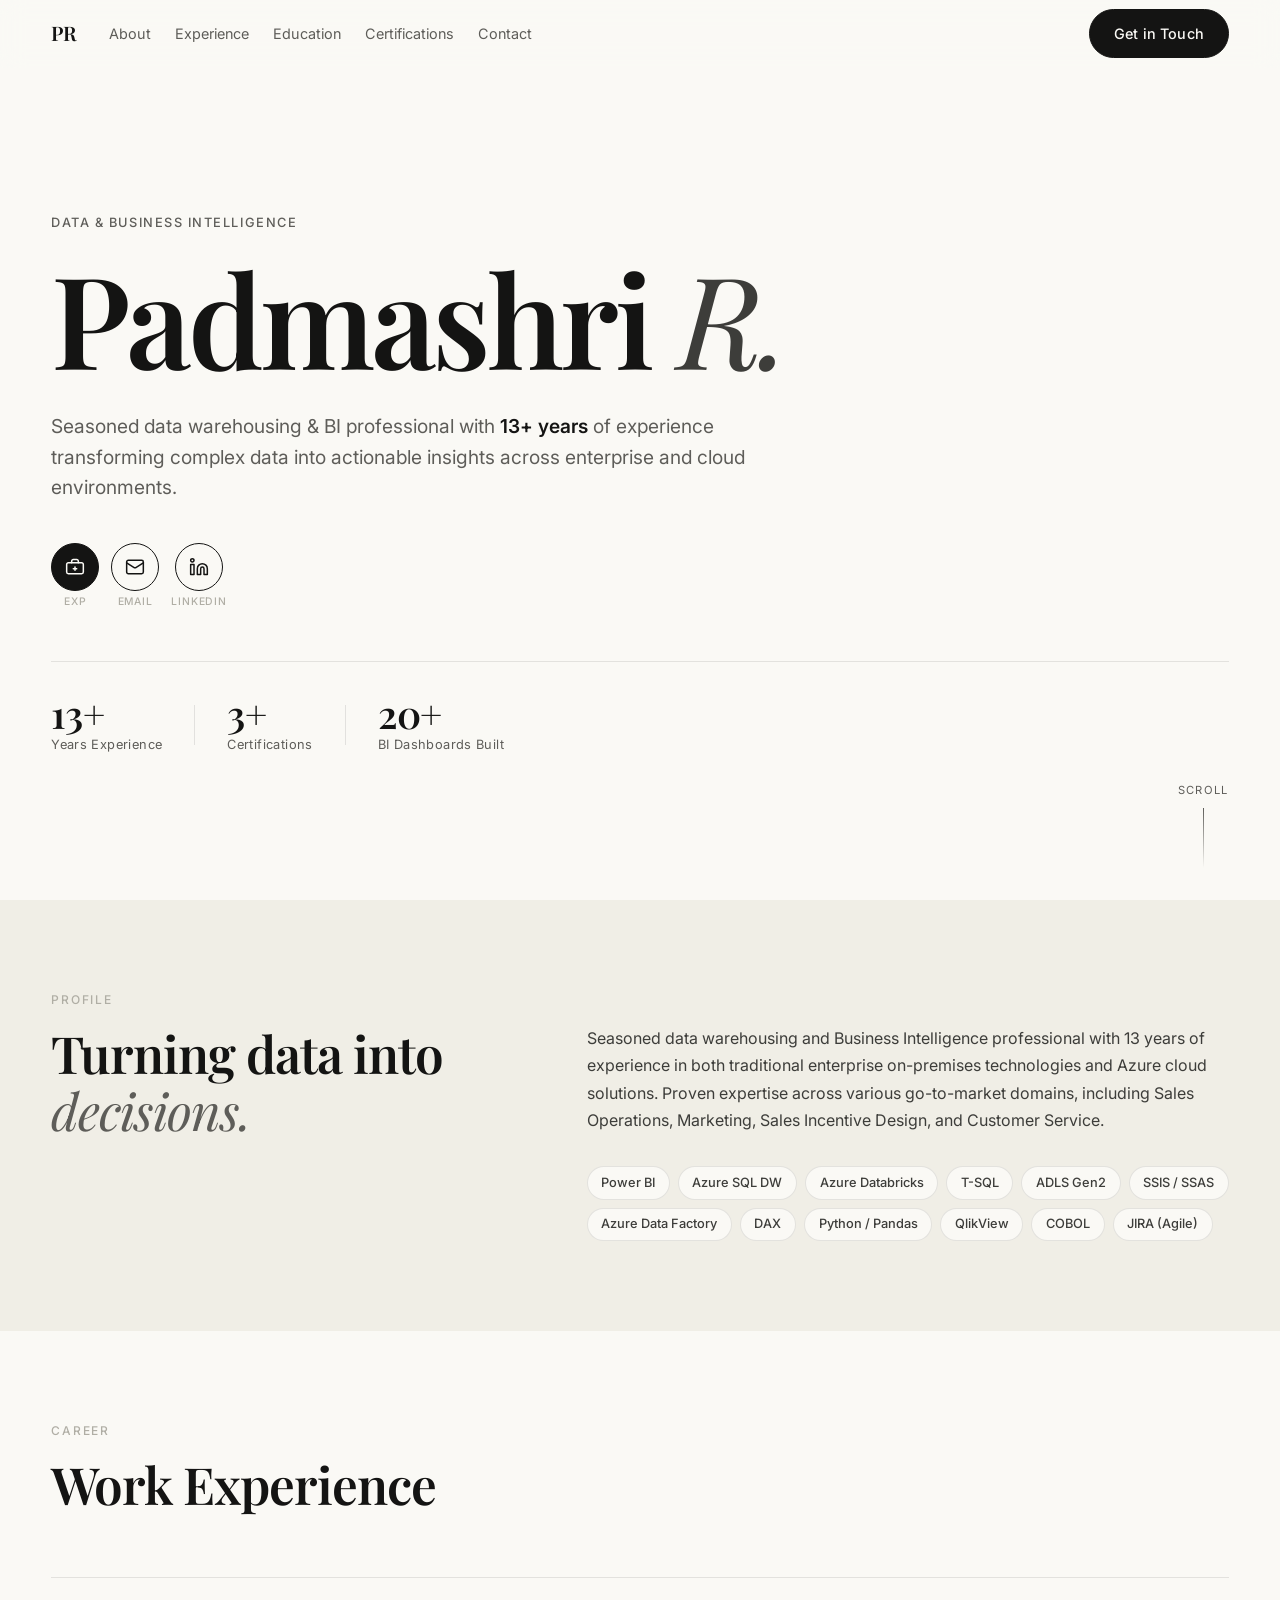
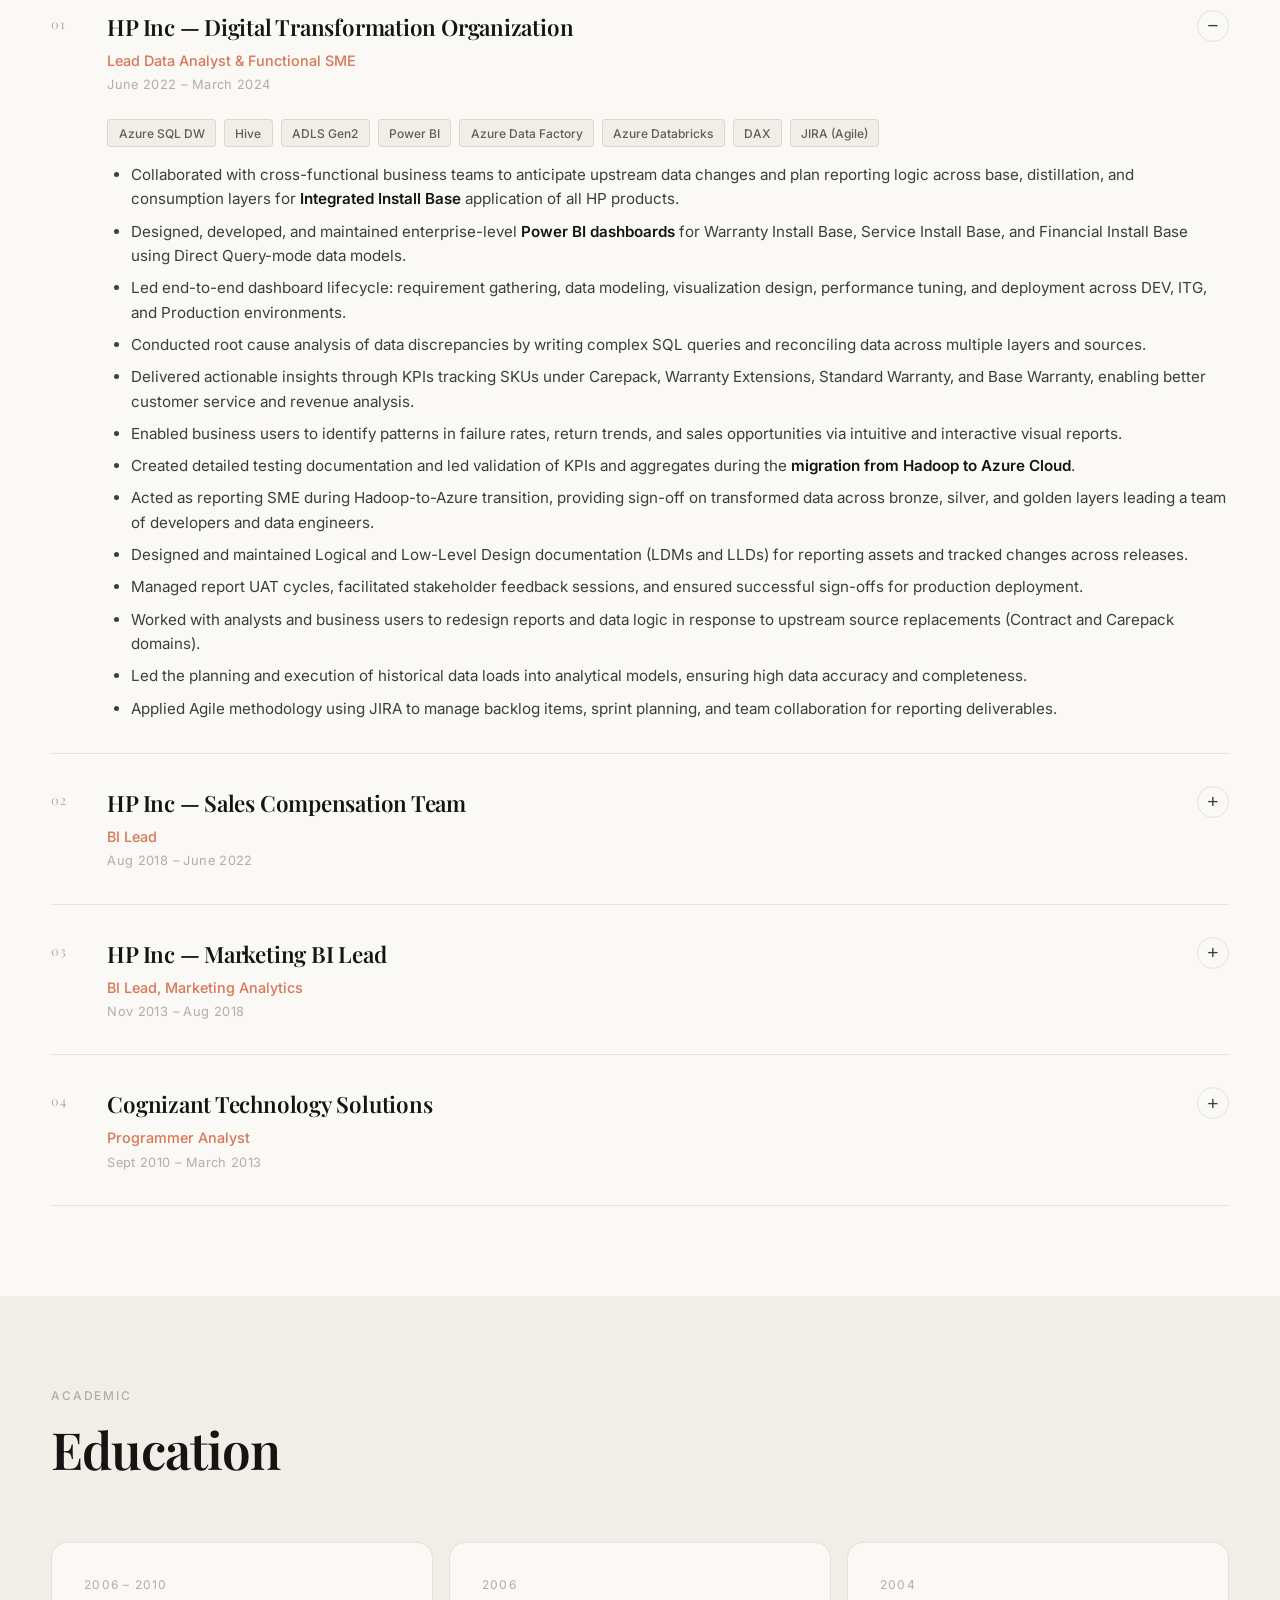
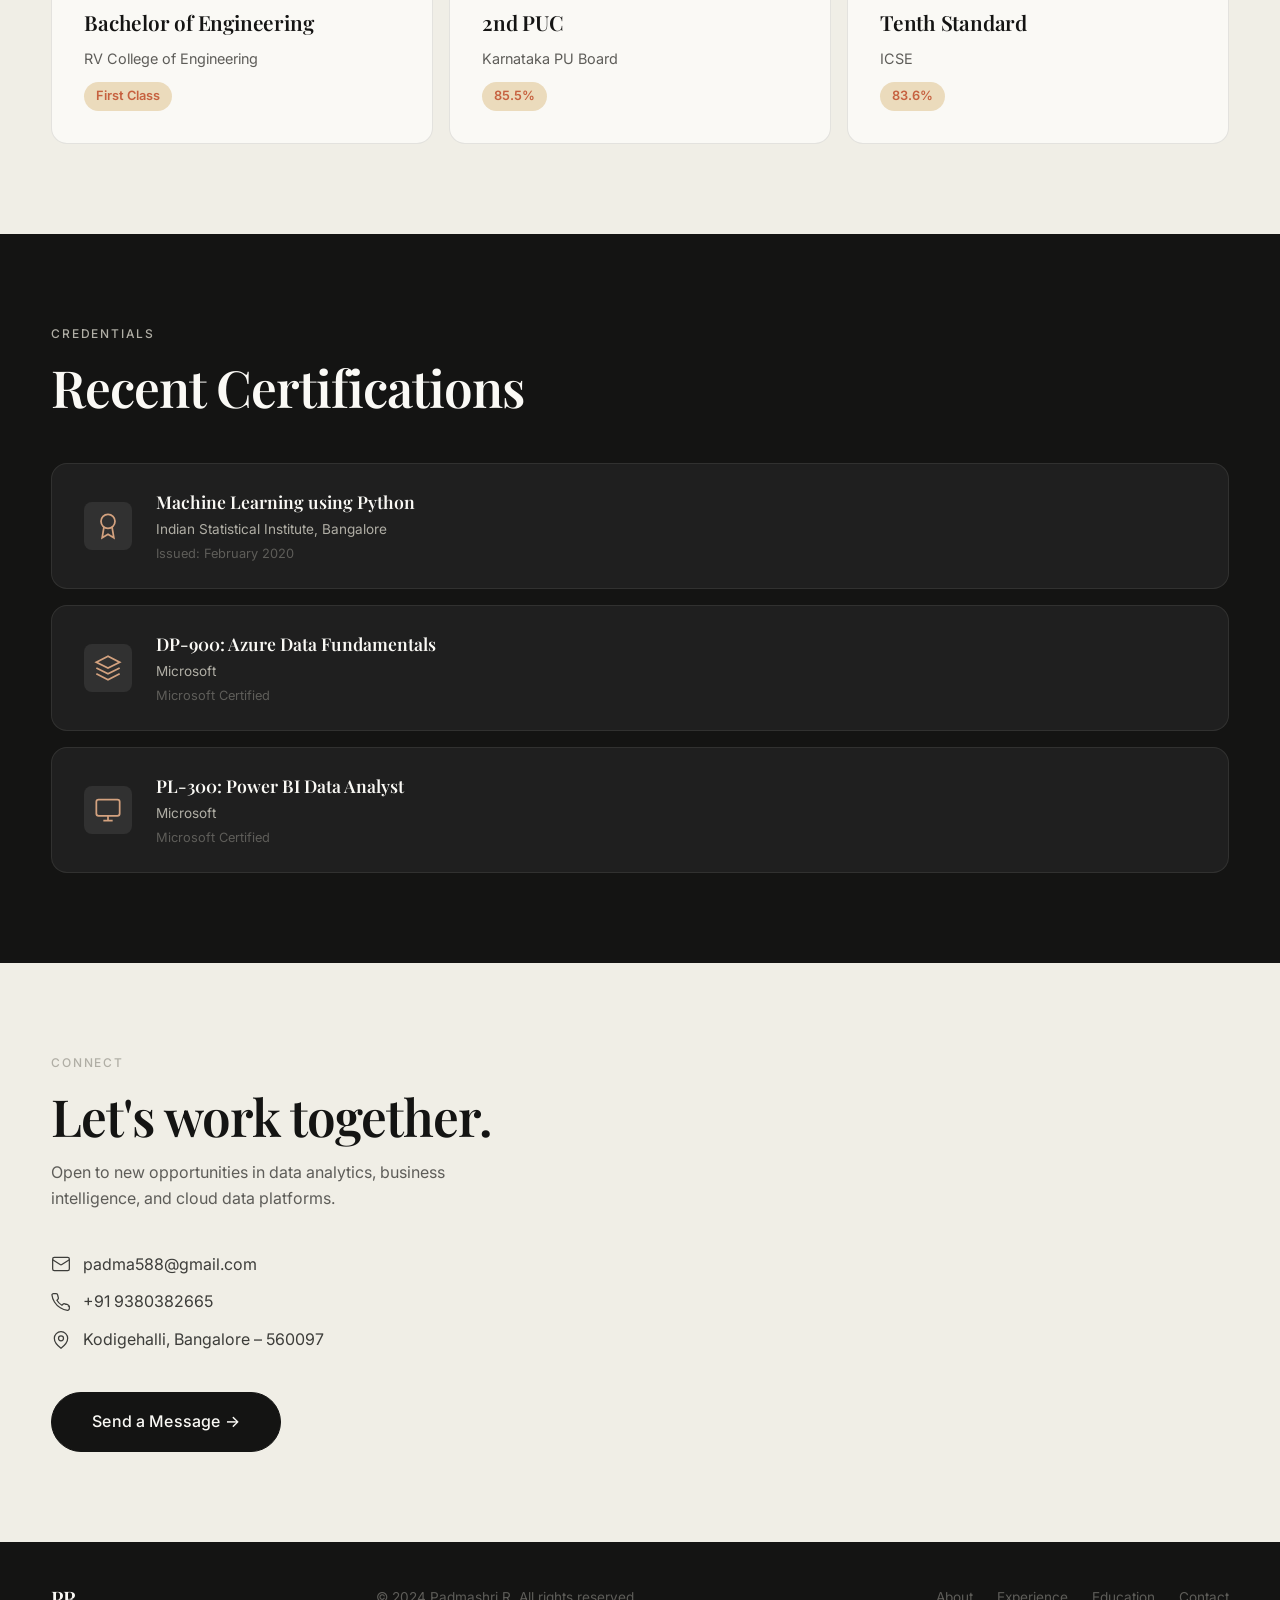
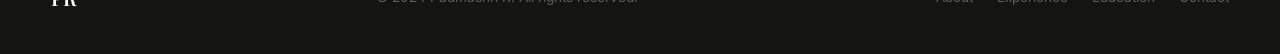
==== commit 960c4b72: "style: remove decorative BI watermark from hero section" ====
--- a/index.html
+++ b/index.html
@@ -39,7 +39,6 @@
 
     <!-- Hero -->
     <header class="hero" id="hero">
-      <div class="hero-bg-text" aria-hidden="true">BI</div>
       <div class="hero-inner">
         <div class="hero-label">Data &amp; Business Intelligence</div>
         <h1 class="hero-title">
@@ -53,10 +52,39 @@
           and cloud environments.
         </p>
         <div class="hero-actions">
-          <a href="#experience" class="btn btn-primary">View Experience</a>
-          <a href="mailto:padma588@gmail.com" class="btn btn-secondary"
-            >padma588@gmail.com</a
-          >
+          <!-- View Experience -->
+          <div class="btn-icon-wrap">
+            <a href="#experience" class="btn-icon btn-icon--dark" aria-label="View Experience" title="View Experience">
+              <svg width="20" height="20" viewBox="0 0 24 24" fill="none" stroke="currentColor" stroke-width="1.8" stroke-linecap="round" stroke-linejoin="round">
+                <path d="M20 7H4a2 2 0 0 0-2 2v9a2 2 0 0 0 2 2h16a2 2 0 0 0 2-2V9a2 2 0 0 0-2-2z"/>
+                <path d="M16 7V5a2 2 0 0 0-2-2h-4a2 2 0 0 0-2 2v2"/>
+                <line x1="12" y1="12" x2="12" y2="16"/>
+                <line x1="10" y1="14" x2="14" y2="14"/>
+              </svg>
+            </a>
+            <span class="btn-icon-label">Exp</span>
+          </div>
+          <!-- Email -->
+          <div class="btn-icon-wrap">
+            <a href="mailto:padma588@gmail.com" class="btn-icon btn-icon--outline" aria-label="Send Email" title="padma588@gmail.com">
+              <svg width="20" height="20" viewBox="0 0 24 24" fill="none" stroke="currentColor" stroke-width="1.8" stroke-linecap="round" stroke-linejoin="round">
+                <rect x="2" y="4" width="20" height="16" rx="2"/>
+                <path d="m22 7-8.97 5.7a1.94 1.94 0 0 1-2.06 0L2 7"/>
+              </svg>
+            </a>
+            <span class="btn-icon-label">Email</span>
+          </div>
+          <!-- LinkedIn -->
+          <div class="btn-icon-wrap">
+            <a href="https://linkedin.com/in/padmashri-rajagopal" target="_blank" rel="noopener noreferrer" class="btn-icon btn-icon--outline" aria-label="LinkedIn Profile" title="linkedin.com/in/padmashri-rajagopal">
+              <svg width="20" height="20" viewBox="0 0 24 24" fill="none" stroke="currentColor" stroke-width="1.8" stroke-linecap="round" stroke-linejoin="round">
+                <path d="M16 8a6 6 0 0 1 6 6v7h-4v-7a2 2 0 0 0-2-2 2 2 0 0 0-2 2v7h-4v-7a6 6 0 0 1 6-6z"/>
+                <rect x="2" y="9" width="4" height="12"/>
+                <circle cx="4" cy="4" r="2"/>
+              </svg>
+            </a>
+            <span class="btn-icon-label">LinkedIn</span>
+          </div>
         </div>
         <div class="hero-stats">
           <div class="stat">
--- a/style.css
+++ b/style.css
@@ -131,6 +131,57 @@
   font-size: 1rem;
 }
 
+/* Icon-only circle buttons */
+.btn-icon {
+  display: inline-flex;
+  align-items: center;
+  justify-content: center;
+  width: 3rem;
+  height: 3rem;
+  border-radius: 50%;
+  border: 1px solid transparent;
+  cursor: pointer;
+  transition:
+    background var(--transition),
+    color var(--transition),
+    border-color var(--transition),
+    transform var(--transition);
+  flex-shrink: 0;
+}
+.btn-icon:hover { transform: translateY(-3px); }
+.btn-icon--dark {
+  background: var(--slate-dark);
+  color: var(--ivory-light);
+  border-color: var(--slate-dark);
+}
+.btn-icon--dark:hover {
+  background: var(--slate-medium);
+  border-color: var(--slate-medium);
+}
+.btn-icon--outline {
+  background: transparent;
+  color: var(--slate-dark);
+  border-color: var(--slate-dark);
+}
+.btn-icon--outline:hover {
+  background: var(--slate-dark);
+  color: var(--ivory-light);
+}
+.btn-icon-wrap {
+  display: flex;
+  flex-direction: column;
+  align-items: center;
+  gap: 0.35rem;
+}
+.btn-icon-label {
+  font-size: 0.65rem;
+  letter-spacing: 0.08em;
+  text-transform: uppercase;
+  color: var(--cloud-medium);
+  font-weight: 500;
+  line-height: 1;
+}
+
 /* === NAVIGATION === */
 .nav {
   position: fixed;
@@ -258,7 +309,7 @@
   letter-spacing: -0.04em;
 }
 .hero-inner {
-  container: hero / inline-size;
+  width: 100%;
   max-width: min(89.5rem, 100vw);
   margin: 0 auto;
   padding: clamp(4rem, 8vh, 8rem) clamp(1.5rem, 4vw, 5rem);
@@ -282,7 +333,7 @@
   margin-bottom: var(--sp-6);
 }
 .hero-title .line {
-  display: block;
+  display: inline;
 }
 .hero-title .italic {
   font-style: italic;
@@ -761,87 +812,138 @@
   transform: translateY(0);
 }
 
-/* === RESPONSIVE === */
+/* =====================================================
+   RESPONSIVE — Tablet ≤ 900px
+   ===================================================== */
 @media (max-width: 900px) {
-  .about-grid {
-    grid-template-columns: 1fr;
-    gap: var(--sp-7);
-  }
-  .edu-grid {
-    grid-template-columns: 1fr 1fr;
-  }
-  .nav-links {
-    display: none;
-  }
-  .nav-cta {
-    display: none;
-  }
-  .hamburger {
-    display: flex;
-  }
-
-  /* Mobile nav */
+
+  /* --- Nav --- */
+  .nav-links { display: none; }
+  .nav-cta   { display: none; }
+  .hamburger { display: flex; }
   .nav-links.open {
     display: flex;
     flex-direction: column;
     position: fixed;
     top: var(--nav-h);
-    left: 0;
-    right: 0;
+    left: 0; right: 0;
     background: var(--ivory-light);
     border-top: 1px solid var(--border);
     border-bottom: 1px solid var(--border);
     padding: var(--sp-5) var(--sp-6);
     gap: var(--sp-4);
     z-index: 99;
+    box-shadow: 0 8px 24px rgba(20,20,19,0.06);
   }
   .nav-links.open .nav-link {
     font-size: 1.1rem;
     color: var(--slate-dark);
+    padding: var(--sp-2) 0;
   }
-  .desktop-only {
-    display: none;
+
+  /* --- Hero --- */
+  .desktop-only { display: none; }
+  .hero-bg-text { font-size: clamp(8rem, 22vw, 14rem); right: -0.05em; }
+  .hero-stats   { flex-wrap: wrap; gap: var(--sp-4); }
+  .stat-divider { display: none; }
+  .hero-actions { gap: var(--sp-4); }
+
+  /* --- About --- */
+  .about-grid { grid-template-columns: 1fr; gap: var(--sp-7); }
+
+  /* --- Experience --- */
+  .job-details { padding-left: 0; }
+  .job-meta    { gap: var(--sp-3); }
+
+  /* --- Education --- */
+  .edu-grid { grid-template-columns: 1fr 1fr; }
+}
+
+/* =====================================================
+   RESPONSIVE — Mobile ≤ 600px
+   ===================================================== */
+@media (max-width: 600px) {
+
+  /* --- Hero --- */
+  .hero-title {
+    font-size: clamp(3rem, 14vw, 5rem);
+    letter-spacing: -0.02em;
+    line-height: 1;
   }
-  .hero-stats {
-    flex-wrap: wrap;
+  .hero-subtitle { font-size: 0.95rem; }
+  .hero-actions  { flex-direction: row; flex-wrap: wrap; gap: var(--sp-3); }
+  .hero-scroll   { display: none; }       /* less clutter on small screens */
+  .hero-stats    { gap: var(--sp-5); }
+  .stat-num      { font-size: 1.8rem; }
+  .stat-label    { font-size: 0.75rem; }
+
+  /* --- Section headings --- */
+  .section-title { font-size: clamp(1.8rem, 6vw, 2.5rem); margin-bottom: var(--sp-6); }
+
+  /* --- About --- */
+  .about-text  { font-size: 0.95rem; }
+  .skill-chips { gap: var(--sp-2); }
+  .chip        { font-size: 0.75rem; padding: 0.3rem 0.7rem; }
+
+  /* --- Experience --- */
+  .job           { padding: var(--sp-5) 0; }
+  .job-company   { font-size: 1rem; }
+  .job-number    { display: none; }        /* clean up on narrow screens */
+  .job-header    { flex-wrap: nowrap; gap: var(--sp-3); }
+  .job-meta      { gap: var(--sp-2); }
+  .job-bullets   { padding-left: var(--sp-4); }
+  .job-bullets li { font-size: 0.88rem; }
+  .tech-tag      { font-size: 0.7rem; }
+
+  /* --- Education --- */
+  .edu-grid  { grid-template-columns: 1fr; }
+  .edu-card  { padding: var(--sp-5); }
+
+  /* --- Certifications --- */
+  .cert-card  {
+    flex-direction: row;           /* keep icon + text side by side */
+    align-items: flex-start;
+    padding: var(--sp-4) var(--sp-5);
     gap: var(--sp-4);
   }
-  .stat-divider {
-    display: none;
-  }
-  .job-details {
-    padding-left: 0;
-  }
-  .job-meta {
-    gap: var(--sp-3);
-  }
-}
-
-@media (max-width: 600px) {
-  .edu-grid {
-    grid-template-columns: 1fr;
-  }
-  .cert-card {
-    flex-direction: column;
-    align-items: flex-start;
-  }
-  .footer-inner {
-    flex-direction: column;
-    text-align: center;
-  }
-  .footer-nav {
-    justify-content: center;
-  }
-  .footer-copy {
-    text-align: center;
-  }
-  .hero-actions {
-    flex-direction: column;
-  }
-  .hero-actions .btn {
-    width: fit-content;
-  }
-  .job-header {
-    flex-wrap: wrap;
-  }
-}
+  .cert-icon  { width: 2.5rem; height: 2.5rem; flex-shrink: 0; }
+  .cert-name  { font-size: 1rem; }
+  .cert-issuer { font-size: 0.8rem; }
+
+  /* --- Contact --- */
+  .contact-inner  { max-width: 100%; }
+  .contact-item   { font-size: 0.9rem; }
+  .btn-large      { width: 100%; justify-content: center; }
+
+  /* --- Footer --- */
+  .footer-inner   { flex-direction: column; align-items: center; gap: var(--sp-4); }
+  .footer-copy    { text-align: center; }
+  .footer-nav     { justify-content: center; flex-wrap: wrap; gap: var(--sp-3); }
+  .footer-logo    { margin-bottom: 0; }
+}
+
+/* =====================================================
+   RESPONSIVE — Small mobile ≤ 400px
+   ===================================================== */
+@media (max-width: 400px) {
+  .hero-title   { font-size: clamp(2.5rem, 16vw, 3.5rem); }
+  .hero-label   { font-size: 0.7rem; }
+  .hero-actions { gap: var(--sp-2); }
+  .btn-icon     { width: 2.6rem; height: 2.6rem; }
+  .btn-icon-label { font-size: 0.6rem; }
+  .nav-inner    { gap: var(--sp-4); }
+  .section      { padding: clamp(3rem, 8vh, 5rem) 0; }
+}
+
+/* =====================================================
+   TOUCH — ensure tap targets are ≥ 44px
+   ===================================================== */
+@media (hover: none) and (pointer: coarse) {
+  .btn-icon        { min-width: 44px; min-height: 44px; }
+  .nav-link        { min-height: 44px; display: flex; align-items: center; }
+  .job-toggle      { min-width: 44px; min-height: 44px; }
+  .btn             { min-height: 44px; }
+  /* disable parallax — no scroll events needed */
+  .hero-bg-text    { transform: translateY(-50%) !important; }
+}
+
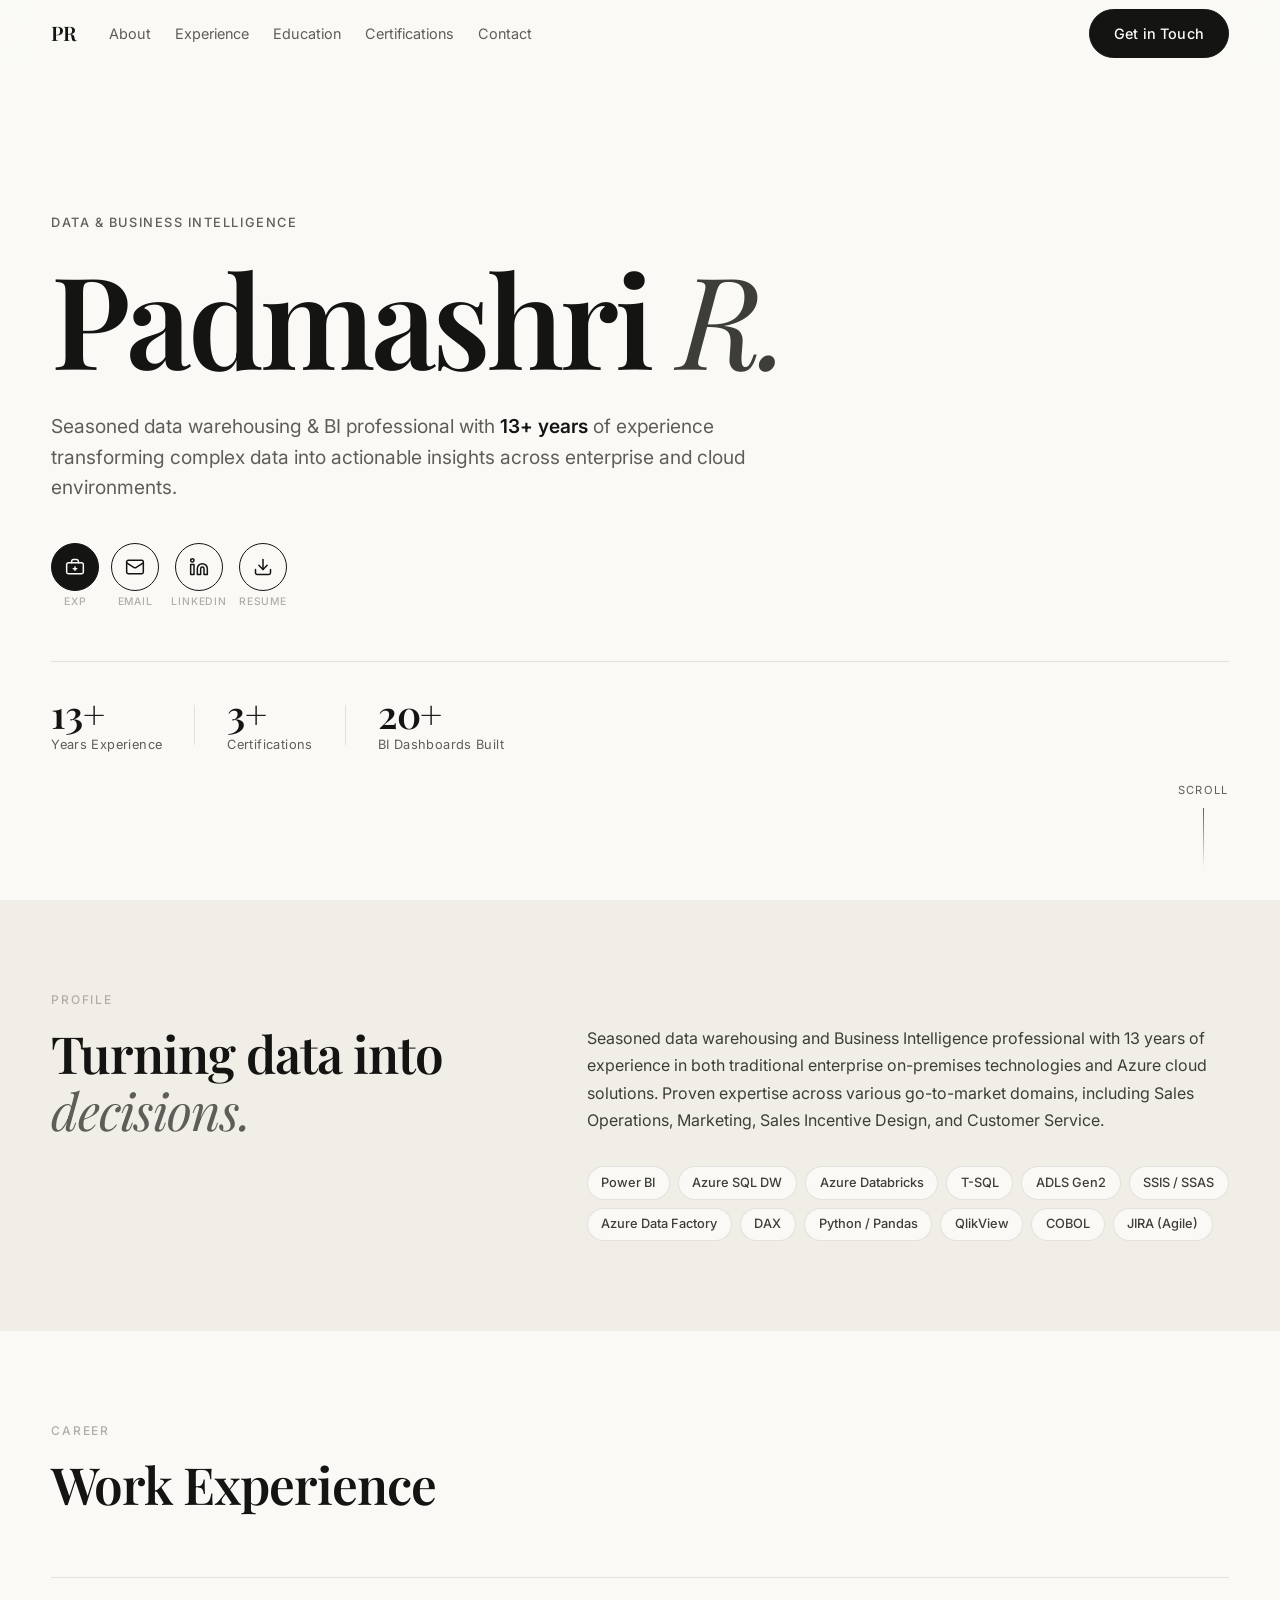
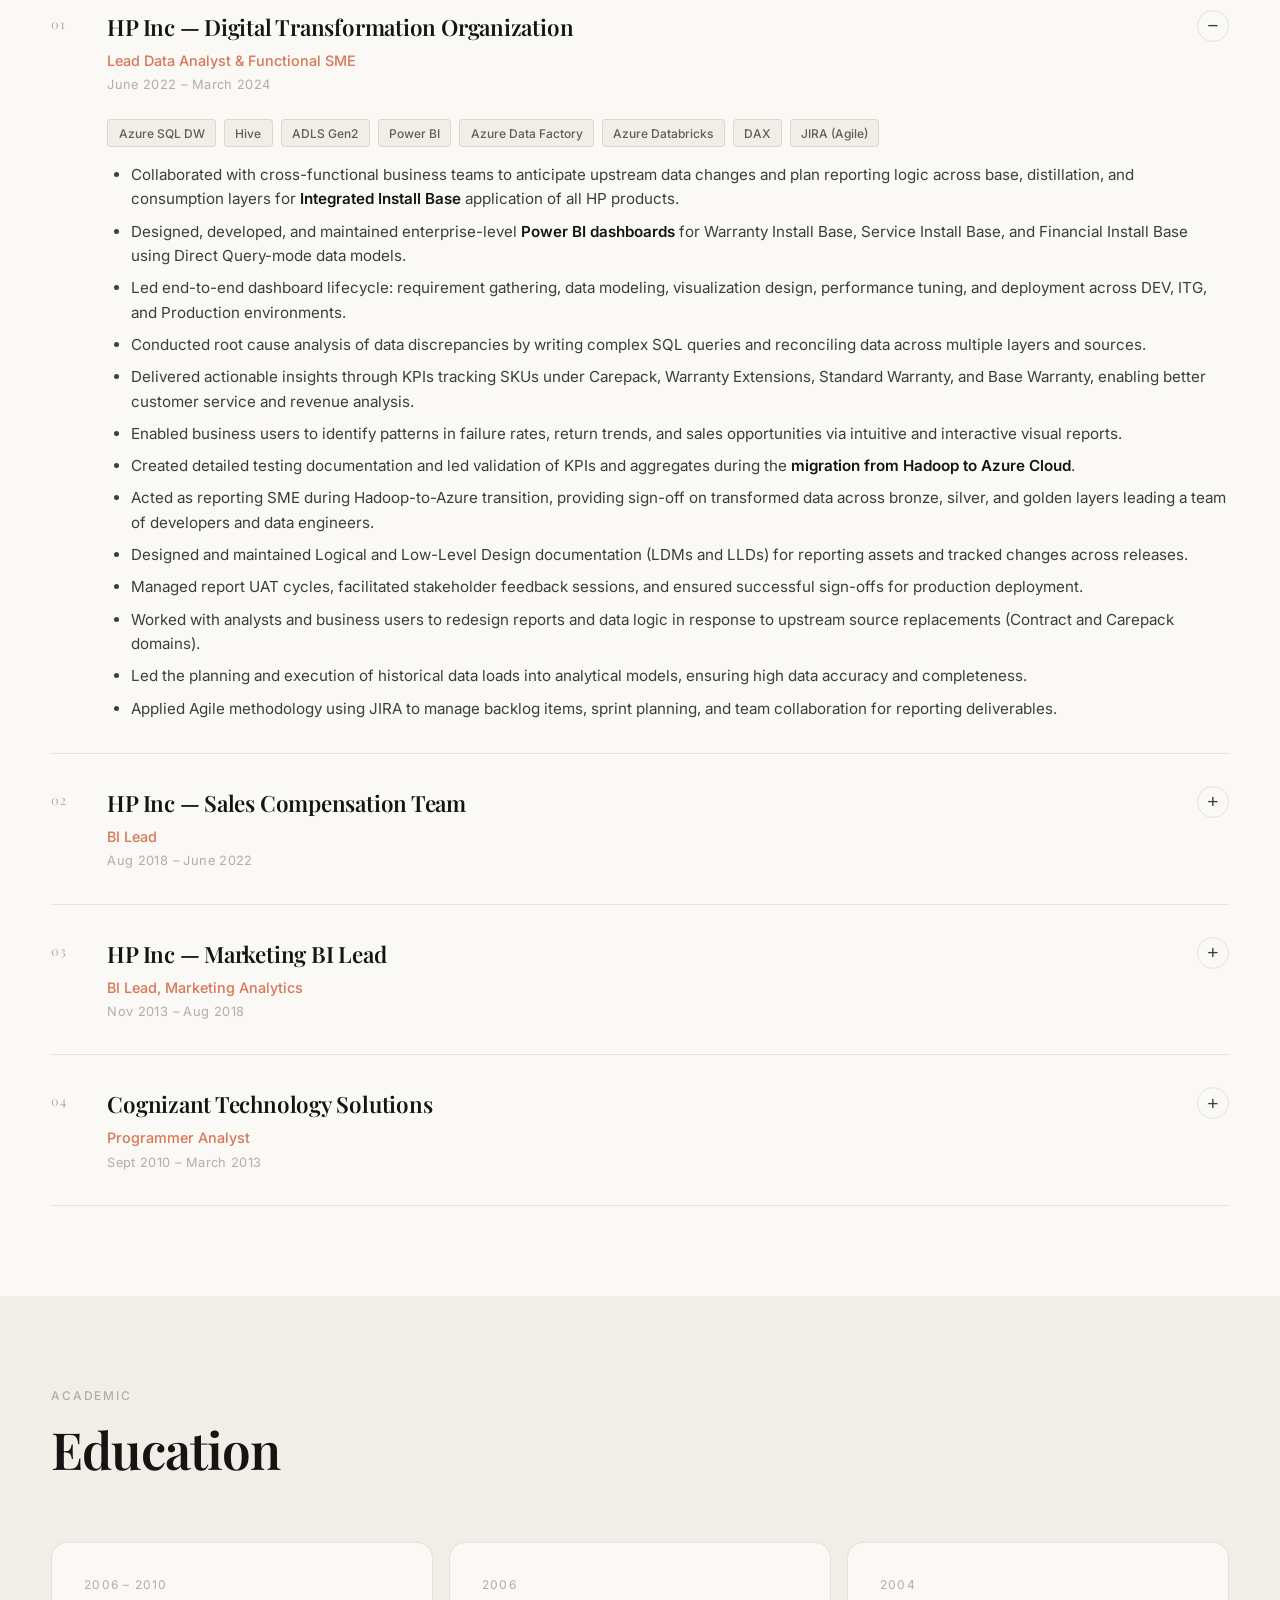
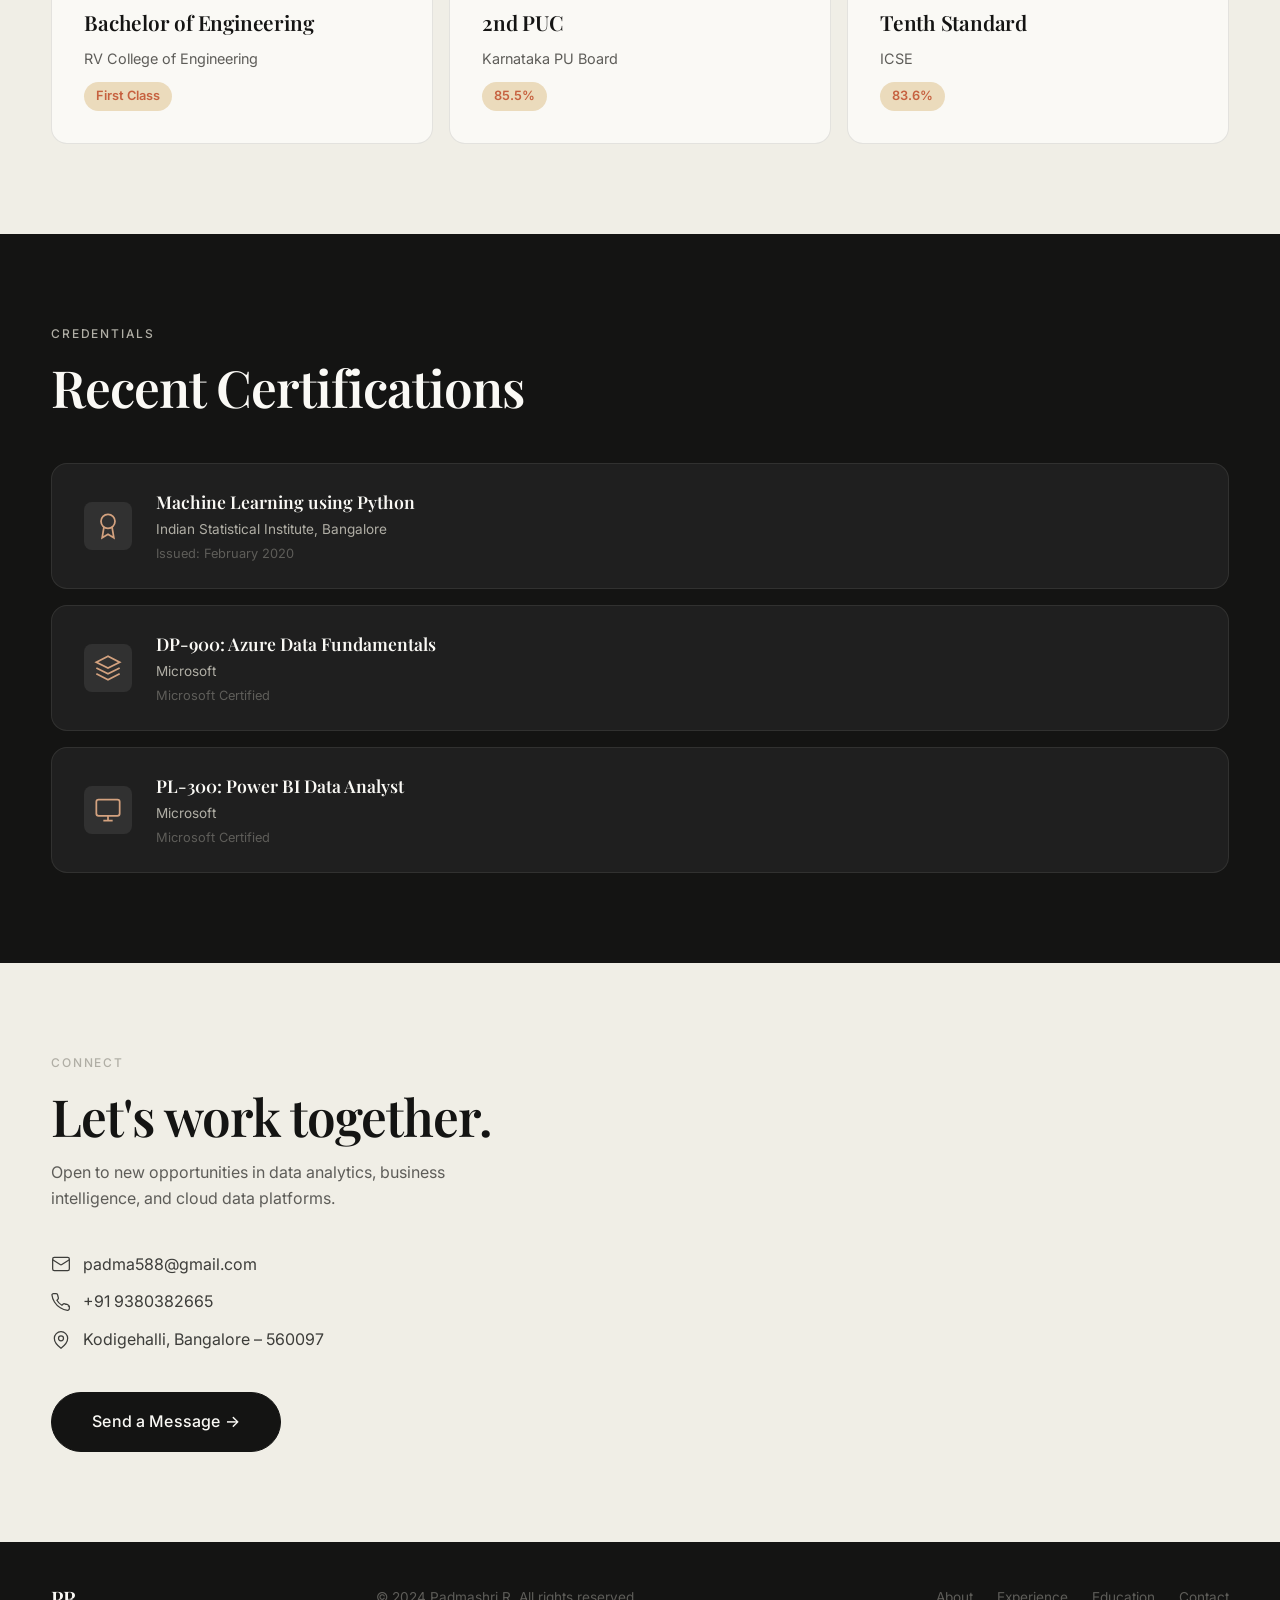
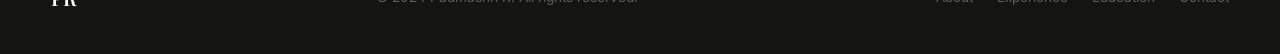
==== commit 8c300244: "feat: add download resume icon to hero CTA section" ====
--- a/index.html
+++ b/index.html
@@ -85,6 +85,17 @@
             </a>
             <span class="btn-icon-label">LinkedIn</span>
           </div>
+          <!-- Download Resume -->
+          <div class="btn-icon-wrap">
+            <a href="Padmashri_Resume.pdf" download="Padmashri_R_Resume.pdf" class="btn-icon btn-icon--outline" aria-label="Download Resume" title="Download Resume PDF">
+              <svg width="20" height="20" viewBox="0 0 24 24" fill="none" stroke="currentColor" stroke-width="1.8" stroke-linecap="round" stroke-linejoin="round">
+                <path d="M21 15v4a2 2 0 0 1-2 2H5a2 2 0 0 1-2-2v-4"/>
+                <polyline points="7 10 12 15 17 10"/>
+                <line x1="12" y1="15" x2="12" y2="3"/>
+              </svg>
+            </a>
+            <span class="btn-icon-label">Resume</span>
+          </div>
         </div>
         <div class="hero-stats">
           <div class="stat">
